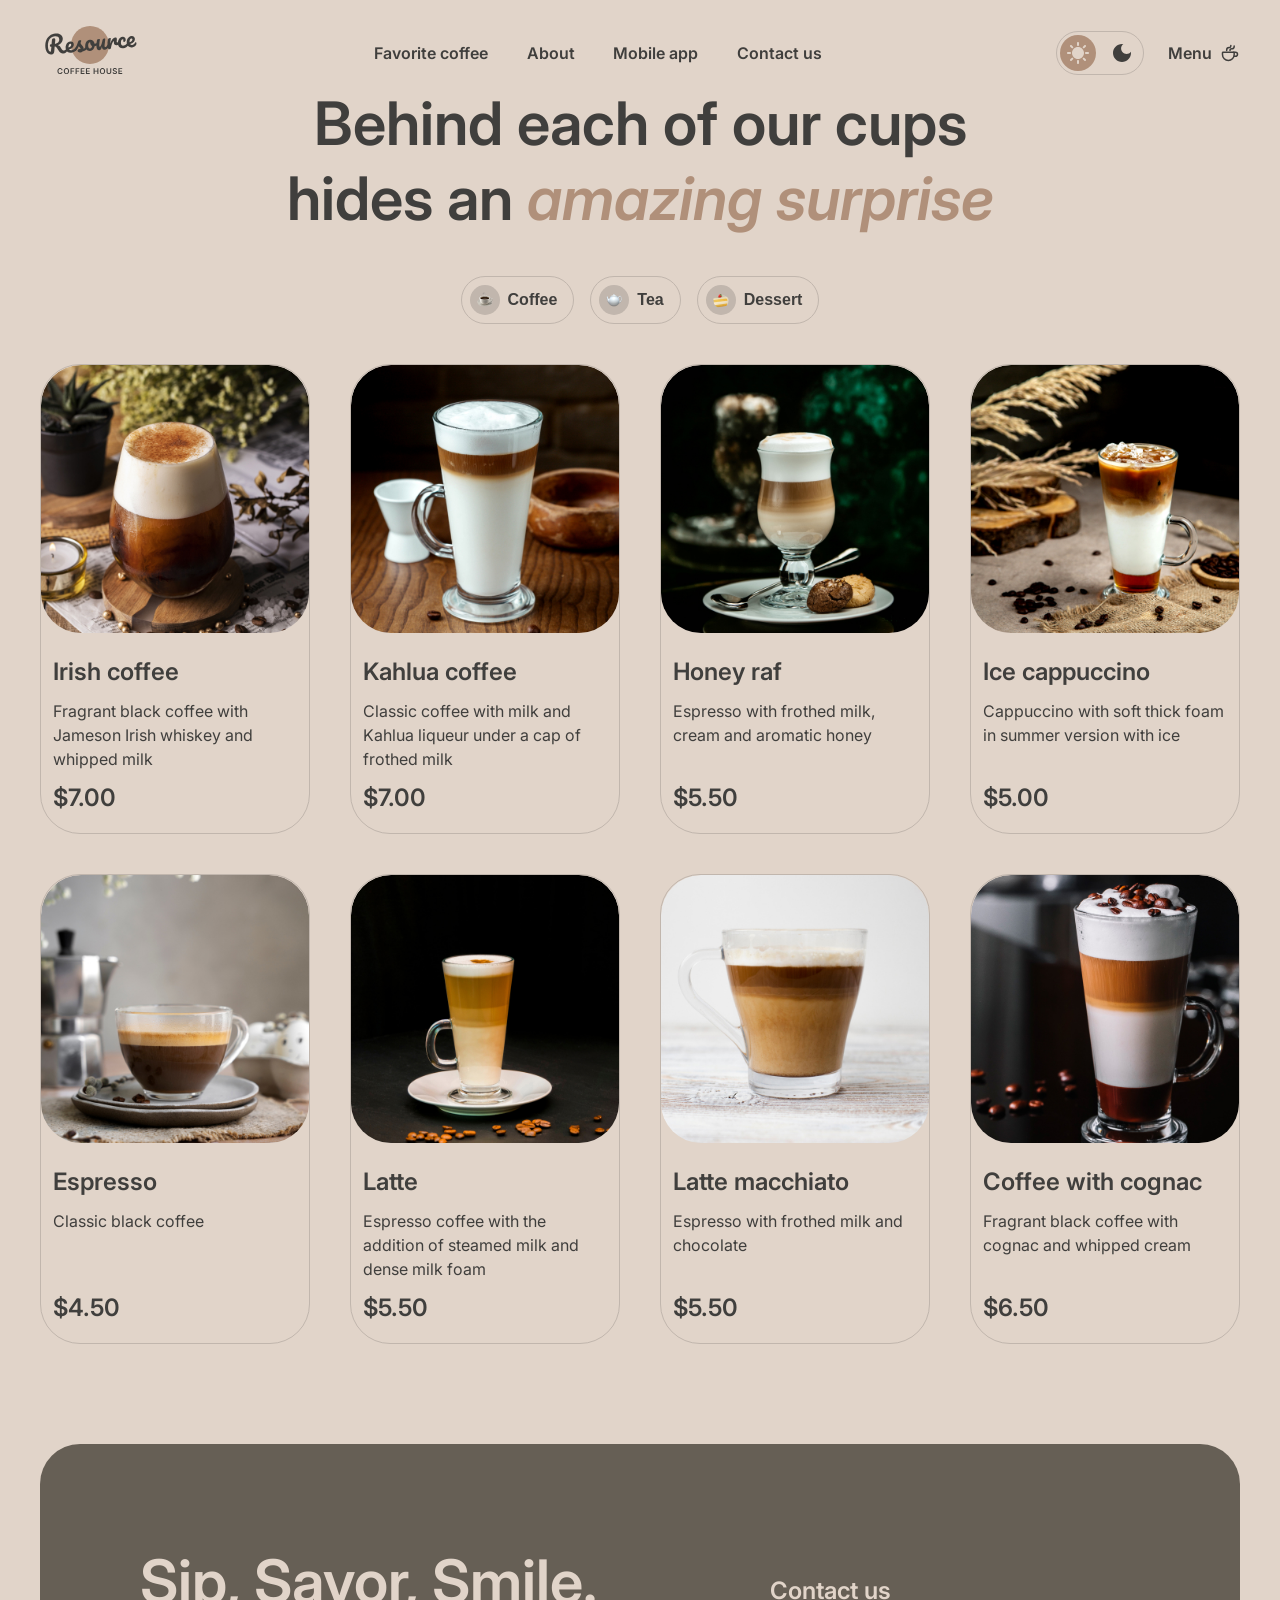
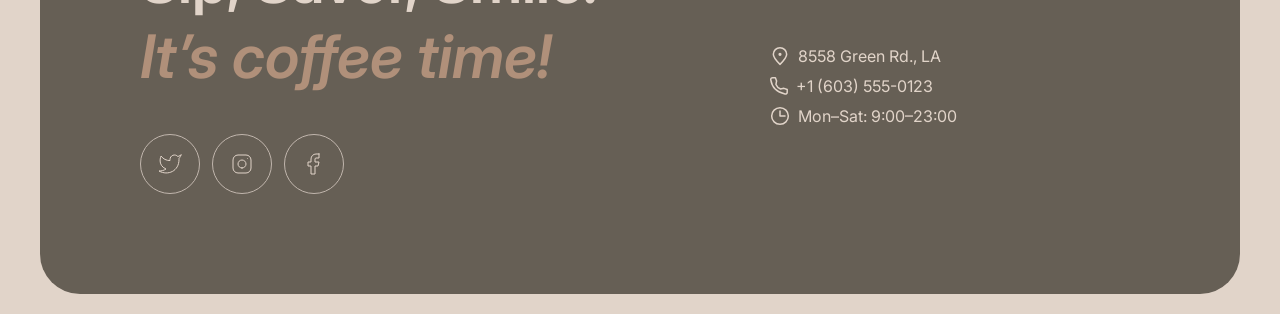
==== catalog.html @ fab7f164 "refactor: changes html a css styles" ====
<!DOCTYPE html>
<html lang="en">

<head>
  <meta charset="UTF-8">
  <meta name="viewport" content="width=device-width, initial-scale=1.0">
  <link rel="stylesheet" href="./style.css">
  <link rel="stylesheet" href="./catalog.css">
  <link rel="preconnect" href="https://fonts.googleapis.com">
  <link rel="preconnect" href="https://fonts.gstatic.com" crossorigin>
  <link
    href="https://fonts.googleapis.com/css2?family=Inter:ital,opsz,wght@0,14..32,100..900;1,14..32,100..900&display=swap"
    rel="stylesheet">
  <link rel="icon" href="./image/favicon/favicon.ico" type="image/x-icon">

  <title>Catalog coffee</title>
</head>

<body class="catalog-page">
  <header class="header">
    <a href="index.html" aria-label="Go to homepage">
      <svg class="logo" width="100" height="60" viewBox="0 0 690 414" fill="none" xmlns="http://www.w3.org/2000/svg">
        <path class="logo-circle-color"
          d="M476.1 172.5C476.1 244.905 417.405 303.6 345 303.6C272.596 303.6 213.9 244.905 213.9 172.5C213.9 100.095 272.596 41.4 345 41.4C417.405 41.4 476.1 100.095 476.1 172.5Z"
          fill="currentColor" />
        <path class="logo-text-color"
          d="M660.181 153.81C661.611 153.685 662.768 154.248 663.654 155.501C664.649 156.744 665.248 158.52 665.45 160.829C665.796 164.789 665.159 168.28 663.54 171.303C660.874 176.301 657.127 180.342 652.299 183.424C647.581 186.496 641.758 188.336 634.829 188.942C624.271 189.866 615.803 187.448 609.426 181.689C603.039 175.82 599.374 167.497 598.431 156.719C597.767 149.13 598.746 141.952 601.367 135.184C603.98 128.306 607.922 122.697 613.194 118.357C618.576 114.008 624.842 111.52 631.99 110.895C638.369 110.337 643.651 111.814 647.838 115.326C652.014 118.729 654.386 123.675 654.954 130.163C655.618 137.752 653.441 144.536 648.423 150.516C643.505 156.377 634.642 161.474 621.834 165.809C624.916 170.637 629.591 172.777 635.86 172.228C640.369 171.834 643.962 170.467 646.639 168.127C649.426 165.777 652.527 161.96 655.943 156.674C657.119 154.909 658.531 153.954 660.181 153.81ZM630.6 127.307C626.531 127.663 623.273 130.331 620.828 135.31C618.492 140.28 617.618 146.119 618.204 152.828L618.233 153.158C624.587 151.05 629.499 148.293 632.969 144.887C636.439 141.48 637.996 137.742 637.64 133.673C637.457 131.583 636.708 129.986 635.393 128.883C634.177 127.659 632.58 127.134 630.6 127.307Z"
          fill="currentColor" />
        <path class="logo-text-color"
          d="M574.751 194.198C563.973 195.141 555.295 192.852 548.717 187.333C542.239 181.693 538.563 173.87 537.687 163.862C536.908 154.953 537.984 146.991 540.917 139.974C543.849 132.957 547.961 127.389 553.253 123.269C558.544 119.149 564.269 116.819 570.428 116.28C576.477 115.751 581.31 117.157 584.927 120.498C588.644 123.719 590.748 128.134 591.239 133.743C591.643 138.362 590.94 142.358 589.129 145.73C587.428 149.092 584.928 150.918 581.629 151.207C579.539 151.39 577.791 151.044 576.385 150.169C575.089 149.285 574.364 147.964 574.21 146.204C574.142 145.434 574.175 144.545 574.309 143.536C574.442 142.527 574.544 141.797 574.616 141.348C575.022 139.65 575.162 138.086 575.037 136.656C574.912 135.227 574.43 134.16 573.593 133.458C572.866 132.746 571.842 132.448 570.523 132.563C567.993 132.784 565.73 134.146 563.732 136.648C561.725 139.04 560.23 142.218 559.247 146.183C558.264 150.148 557.974 154.44 558.379 159.059C559.495 171.817 565.607 177.71 576.715 176.738C581.224 176.343 585.933 174.435 590.842 171.014C595.852 167.472 600.622 162.456 605.152 155.964C606.337 154.309 607.754 153.409 609.404 153.265C610.833 153.14 611.991 153.704 612.876 154.956C613.872 156.199 614.47 157.975 614.672 160.285C615.038 164.464 614.292 167.965 612.433 170.787C607.822 177.618 602.041 183.111 595.09 187.265C588.24 191.3 581.46 193.611 574.751 194.198Z"
          fill="currentColor" />
        <path class="logo-text-color"
          d="M479.882 202.498C475.703 202.864 472.541 200.924 470.396 196.678C468.362 192.424 466.921 185.457 466.074 175.779C464.824 161.481 465.67 147.721 468.613 134.497C469.324 131.221 470.717 128.772 472.791 127.15C474.966 125.408 478.088 124.359 482.157 124.003C484.357 123.811 485.921 123.951 486.849 124.424C487.777 124.897 488.308 125.903 488.443 127.443C488.597 129.203 488.118 133.234 487.007 139.537C486.292 144.033 485.749 147.959 485.378 151.316C485.007 154.673 484.813 158.791 484.796 163.668C487.598 153.892 490.994 145.838 494.984 139.504C498.973 133.171 503.002 128.552 507.07 125.647C511.248 122.733 515.151 121.117 518.781 120.799C525.929 120.174 529.817 123.435 530.442 130.584C530.567 132.014 530.375 135.521 529.866 141.107C529.372 145.583 529.172 148.371 529.268 149.471C529.605 153.32 531.148 155.125 533.898 154.884C536.977 154.615 540.725 151.849 545.141 146.586C546.445 145.031 547.867 144.187 549.407 144.052C550.837 143.927 551.994 144.491 552.88 145.743C553.865 146.876 554.45 148.487 554.632 150.577C554.988 154.646 554.168 157.931 552.17 160.433C549.37 163.892 545.981 166.959 542.004 169.635C538.127 172.19 533.879 173.67 529.26 174.074C523.431 174.584 518.847 173.489 515.508 170.789C512.278 168.079 510.442 164.195 510 159.136C509.855 157.486 509.876 155.822 510.062 154.144C510.089 151.925 510.069 150.43 510.002 149.66C509.848 147.901 509.166 147.074 507.956 147.18C506.307 147.324 504.271 149.386 501.848 153.366C499.526 157.226 497.31 162.296 495.2 168.576C493.09 174.856 491.503 181.422 490.44 188.276C489.683 193.55 488.561 197.195 487.075 199.209C485.689 201.103 483.291 202.2 479.882 202.498Z"
          fill="currentColor" />
        <path class="logo-text-color"
          d="M408.793 208.717C403.844 209.15 399.577 207.252 395.993 203.022C392.51 198.672 390.47 193.088 389.873 186.269C389.151 178.02 389.042 170.439 389.545 163.524C390.039 156.499 391.214 149.026 393.07 141.106C393.881 137.711 395.214 135.211 397.068 133.609C398.923 132.006 401.995 131.016 406.284 130.641C408.704 130.43 410.387 130.67 411.334 131.363C412.391 132.046 412.987 133.158 413.122 134.697C413.199 135.577 412.854 138.6 412.087 143.765C411.343 147.93 410.785 151.691 410.414 155.049C409.225 166.789 408.799 174.584 409.135 178.433C409.338 180.743 409.757 182.368 410.393 183.31C411.02 184.142 411.939 184.505 413.148 184.399C414.798 184.254 416.688 182.427 418.819 178.916C421.06 175.395 423.262 170.16 425.424 163.211C427.697 156.252 429.725 147.763 431.508 137.743C432.099 134.367 433.212 131.887 434.847 130.303C436.591 128.71 439.278 127.755 442.907 127.437C445.437 127.216 447.225 127.392 448.273 127.965C449.311 128.428 449.902 129.485 450.046 131.135C450.287 133.884 449.571 141.538 447.9 154.096C446.052 168.443 445.272 177.266 445.561 180.566C445.744 182.655 446.328 184.266 447.314 185.399C448.29 186.422 449.492 186.871 450.922 186.746C453.122 186.553 455.591 185.008 458.329 182.108C461.168 179.089 464.853 174.334 469.383 167.843C470.568 166.187 471.985 165.288 473.635 165.143C475.064 165.018 476.222 165.582 477.107 166.834C478.103 168.077 478.701 169.853 478.903 172.163C479.288 176.562 478.542 180.063 476.664 182.665C472.445 188.908 467.749 194.139 462.577 198.36C457.515 202.571 451.52 204.979 444.591 205.585C439.312 206.047 435.23 204.354 432.344 200.506C429.569 196.649 427.859 191.036 427.214 183.667C425.999 191.309 423.699 197.328 420.316 201.725C416.923 206.011 413.082 208.342 408.793 208.717Z"
          fill="currentColor" />
        <path class="logo-text-color"
          d="M397.168 157.87C398.598 157.745 399.761 158.363 400.655 159.726C401.55 161.088 402.094 162.869 402.287 165.069C402.748 170.348 401.428 173.622 398.325 174.891C391.928 177.777 384.785 179.732 376.895 180.755C375.614 190.176 372.139 197.961 366.471 204.108C360.793 210.146 354.05 213.507 346.242 214.19C339.643 214.767 333.839 213.668 328.831 210.892C323.933 208.107 320.043 204.181 317.162 199.113C314.28 194.046 312.57 188.433 312.031 182.274C311.3 173.916 312.245 166.352 314.867 159.584C317.479 152.707 321.431 147.208 326.722 143.088C332.004 138.858 338.055 136.444 344.873 135.848C353.232 135.116 360.196 137.444 365.765 142.83C371.434 148.097 375.079 154.926 376.7 163.318C381.84 162.535 387.903 160.897 394.888 158.402C395.748 158.105 396.509 157.927 397.168 157.87ZM346.032 196.588C349.551 196.28 352.45 194.585 354.73 191.505C357.119 188.414 358.518 184.136 358.926 178.67C355.315 176.659 352.411 173.865 350.214 170.289C348.127 166.704 346.901 162.822 346.535 158.642C346.381 156.883 346.392 155.109 346.568 153.32L345.743 153.392C341.344 153.777 337.847 156.244 335.253 160.793C332.759 165.223 331.849 171.287 332.523 178.985C333.052 185.034 334.611 189.552 337.2 192.54C339.898 195.517 342.842 196.867 346.032 196.588Z"
          fill="currentColor" />
        <path class="logo-text-color"
          d="M278.137 223.805C272.418 224.306 267.904 223.371 264.593 221.001C261.393 218.621 259.648 215.781 259.36 212.482C259.109 209.623 259.938 207.057 261.845 204.784C263.751 202.512 266.739 201.198 270.809 200.842C272.238 200.716 273.903 200.737 275.801 200.903C277.8 200.95 279.299 200.985 280.299 201.009C279.938 198.159 279.043 195.522 277.612 193.098C276.291 190.665 274.649 188.371 272.687 186.215C270.716 183.949 268.884 182.004 267.19 180.379C264.348 187.166 261.41 192.853 258.376 197.441C255.452 202.019 252.179 206.406 248.556 210.601C246.75 212.754 244.747 213.927 242.547 214.119C240.787 214.273 239.305 213.793 238.099 212.68C236.884 211.456 236.194 209.91 236.031 208.04C235.838 205.84 236.43 203.738 237.806 201.734L239.72 198.907C245.115 190.899 249.14 184.341 251.796 179.232C253.387 175.879 255.216 171.453 257.284 165.952C259.342 160.342 261.33 154.572 263.249 148.641C264.916 143.619 269.048 140.819 275.647 140.242C278.726 139.973 280.895 140.06 282.153 140.504C283.411 140.948 284.093 141.775 284.199 142.985C284.256 143.645 284.128 144.709 283.813 146.177C283.498 147.645 283.018 149.128 282.374 150.625C280.74 154.757 280.044 158.198 280.285 160.948C280.429 162.598 281.138 164.364 282.411 166.248C283.793 168.121 285.825 170.437 288.504 173.195C292.427 177.506 295.413 181.234 297.462 184.38C299.61 187.406 300.853 190.843 301.19 194.693C301.286 195.792 301.311 197.342 301.264 199.341C306.47 196.78 312.308 190.672 318.778 181.019C319.963 179.364 321.38 178.464 323.03 178.32C324.46 178.195 325.617 178.758 326.503 180.011C327.498 181.253 328.097 183.03 328.299 185.339C328.664 189.518 327.918 193.019 326.059 195.841C321.157 203.141 316.287 208.277 311.449 211.249C306.711 214.102 300.668 215.961 293.319 216.825C289.247 220.949 284.186 223.276 278.137 223.805Z"
          fill="currentColor" />
        <path class="logo-text-color"
          d="M252.658 184.476C254.088 184.351 255.245 184.915 256.131 186.167C257.126 187.41 257.725 189.186 257.927 191.496C258.311 195.895 257.565 199.396 255.687 201.998C252.051 207.303 246.676 212.373 239.563 217.206C232.56 222.03 224.824 224.813 216.356 225.553C204.808 226.564 195.57 224.214 188.643 218.503C181.716 212.792 177.776 204.493 176.823 193.605C176.159 186.016 177.138 178.838 179.76 172.07C182.372 165.192 186.314 159.583 191.586 155.243C196.969 150.893 203.234 148.406 210.383 147.781C216.762 147.222 222.044 148.7 226.23 152.212C230.407 155.615 232.779 160.56 233.346 167.049C234.01 174.638 231.833 181.422 226.815 187.402C221.898 193.263 213.09 198.355 200.391 202.68C203.583 207.499 209.029 209.571 216.727 208.898C221.676 208.465 227.136 206.269 233.107 202.311C239.178 198.234 244.277 193.189 248.406 187.176C249.591 185.521 251.008 184.621 252.658 184.476ZM208.993 164.193C204.923 164.549 201.666 167.217 199.22 172.196C196.885 177.166 196.01 183.005 196.597 189.714L196.626 190.044C202.98 187.936 207.892 185.179 211.362 181.773C214.832 178.366 216.389 174.628 216.033 170.559C215.85 168.469 215.101 166.872 213.785 165.768C212.57 164.545 210.972 164.02 208.993 164.193Z"
          fill="currentColor" />
        <path class="logo-text-color"
          d="M191.066 189.865C192.496 189.74 193.654 190.304 194.539 191.556C195.534 192.799 196.133 194.575 196.335 196.885C196.71 201.174 195.964 204.675 194.095 207.387C189.374 214.228 184.473 219.643 179.392 223.634C174.302 227.515 168.072 229.778 160.703 230.422C153.555 231.048 147.282 229.657 141.886 226.251C136.601 222.834 131.294 216.649 125.967 207.695C121.683 200.534 118.343 195.286 115.945 191.949C113.538 188.502 111.222 186.101 108.998 184.744C106.884 183.377 104.327 182.659 101.329 182.589C101.091 184.937 100.462 192.306 99.4399 204.697C99.0412 210.273 98.7848 213.675 98.6707 214.904C98.1578 221.709 96.4104 227.071 93.4286 230.989C90.4371 234.797 85.5869 236.994 78.8782 237.581C71.5095 238.226 64.7781 236.654 58.6839 232.865C52.69 228.956 47.8166 223.288 44.0636 215.858C40.301 208.319 37.9867 199.601 37.1207 189.702C35.5043 171.226 37.2985 155 42.5034 141.024C47.8184 127.039 55.9419 116.022 66.8739 107.973C77.9064 99.804 91.0112 95.0558 106.188 93.728C116.747 92.8042 125.739 93.6244 133.167 96.1884C140.595 98.7524 146.259 102.69 150.159 108C154.169 113.301 156.482 119.471 157.098 126.51C157.637 132.669 156.681 138.848 154.231 145.046C151.882 151.126 147.99 156.675 142.555 161.694C137.121 166.713 130.321 170.688 122.155 173.619C127.559 174.587 131.83 176.54 134.969 179.48C138.107 182.419 141.375 186.843 144.774 192.751C148.431 199.081 151.878 203.655 155.117 206.475C158.466 209.285 162.12 210.517 166.079 210.17C169.599 209.863 172.852 208.414 175.839 205.826C178.817 203.127 182.475 198.707 186.814 192.564C187.999 190.909 189.417 190.009 191.066 189.865ZM78.5488 184.416C74.8095 184.743 72.148 184.089 70.5643 182.454C69.0906 180.81 68.2575 178.888 68.0651 176.689C67.8342 174.049 68.4762 171.887 69.9912 170.203C71.6161 168.51 73.5284 167.567 75.728 167.374L79.8523 167.013C80.669 156.081 81.5056 146.644 82.3622 138.701C83.1665 131.427 87.473 127.448 95.2815 126.765C101.55 126.217 104.93 128.747 105.421 134.356C105.527 135.566 105.554 136.505 105.501 137.175L102.948 164.993C108.858 164.143 114.122 162.242 118.74 159.289C123.468 156.327 127.064 152.466 129.529 147.706C132.104 142.937 133.141 137.693 132.641 131.974C132.035 125.046 129.194 119.809 124.118 116.263C119.043 112.717 111.941 111.344 102.813 112.143C92.0345 113.086 82.812 116.608 75.145 122.709C67.5783 128.69 62.0022 137.157 58.4167 148.11C54.8217 158.952 53.6832 171.907 55.0014 186.974C55.6172 194.013 56.8613 200 58.7337 204.933C60.606 209.867 62.6977 213.508 65.0086 215.855C67.3195 218.201 69.4098 219.293 71.2795 219.129C72.7092 219.004 73.8014 218.188 74.5562 216.682C75.4209 215.165 75.9887 212.788 76.2596 209.551L78.5488 184.416Z"
          fill="currentColor" />
        <path class="logo-text-color"
          d="M540.982 372.6V332.455H567.093V338.551H548.255V349.45H565.74V355.546H548.255V366.504H567.249V372.6H540.982Z"
          fill="currentColor" />
        <path class="logo-text-color"
          d="M524.192 343.491C524.009 341.779 523.238 340.446 521.879 339.492C520.533 338.538 518.782 338.061 516.625 338.061C515.109 338.061 513.809 338.29 512.724 338.747C511.64 339.204 510.81 339.825 510.235 340.609C509.66 341.393 509.366 342.288 509.353 343.295C509.353 344.131 509.542 344.856 509.921 345.471C510.313 346.085 510.843 346.607 511.509 347.039C512.176 347.457 512.914 347.81 513.724 348.097C514.534 348.385 515.351 348.627 516.174 348.823L519.938 349.763C521.454 350.116 522.911 350.593 524.309 351.194C525.721 351.796 526.982 352.553 528.093 353.468C529.216 354.383 530.105 355.487 530.759 356.781C531.412 358.075 531.739 359.591 531.739 361.329C531.739 363.681 531.138 365.752 529.935 367.543C528.733 369.32 526.995 370.712 524.721 371.718C522.46 372.711 519.722 373.208 516.508 373.208C513.384 373.208 510.673 372.724 508.373 371.757C506.086 370.79 504.295 369.379 503.002 367.523C501.721 365.667 501.028 363.407 500.924 360.741H508.079C508.183 362.139 508.614 363.302 509.372 364.23C510.13 365.158 511.117 365.85 512.332 366.308C513.561 366.765 514.933 366.994 516.449 366.994C518.03 366.994 519.415 366.759 520.605 366.288C521.807 365.805 522.748 365.138 523.427 364.289C524.107 363.426 524.453 362.42 524.466 361.27C524.453 360.225 524.146 359.362 523.545 358.682C522.944 357.99 522.101 357.415 521.016 356.957C519.945 356.487 518.69 356.069 517.253 355.703L512.685 354.527C509.379 353.677 506.765 352.39 504.844 350.665C502.936 348.927 501.982 346.621 501.982 343.746C501.982 341.38 502.623 339.309 503.903 337.532C505.197 335.754 506.955 334.376 509.176 333.396C511.398 332.402 513.914 331.906 516.723 331.906C519.572 331.906 522.068 332.402 524.211 333.396C526.368 334.376 528.06 335.741 529.288 337.492C530.517 339.23 531.151 341.23 531.19 343.491H524.192Z"
          fill="currentColor" />
        <path class="logo-text-color"
          d="M484.437 332.455H491.71V358.683C491.71 361.558 491.03 364.086 489.671 366.269C488.325 368.451 486.43 370.156 483.987 371.385C481.543 372.6 478.687 373.208 475.42 373.208C472.14 373.208 469.278 372.6 466.835 371.385C464.391 370.156 462.496 368.451 461.15 366.269C459.804 364.086 459.131 361.558 459.131 358.683V332.455H466.403V358.075C466.403 359.748 466.769 361.237 467.501 362.544C468.246 363.851 469.291 364.877 470.637 365.622C471.983 366.354 473.578 366.719 475.42 366.719C477.263 366.719 478.857 366.354 480.203 365.622C481.562 364.877 482.608 363.851 483.34 362.544C484.071 361.237 484.437 359.748 484.437 358.075V332.455Z"
          fill="currentColor" />
        <path class="logo-text-color"
          d="M449.495 352.527C449.495 356.853 448.685 360.558 447.064 363.642C445.457 366.713 443.261 369.065 440.478 370.699C437.708 372.332 434.565 373.149 431.049 373.149C427.534 373.149 424.384 372.332 421.601 370.699C418.831 369.052 416.635 366.693 415.015 363.622C413.407 360.538 412.604 356.84 412.604 352.527C412.604 348.202 413.407 344.503 415.015 341.432C416.635 338.348 418.831 335.99 421.601 334.356C424.384 332.723 427.534 331.906 431.049 331.906C434.565 331.906 437.708 332.723 440.478 334.356C443.261 335.99 445.457 338.348 447.064 341.432C448.685 344.503 449.495 348.202 449.495 352.527ZM442.183 352.527C442.183 349.482 441.706 346.915 440.752 344.824C439.811 342.72 438.505 341.132 436.832 340.06C435.159 338.976 433.232 338.433 431.049 338.433C428.867 338.433 426.939 338.976 425.267 340.06C423.594 341.132 422.281 342.72 421.327 344.824C420.386 346.915 419.915 349.482 419.915 352.527C419.915 355.572 420.386 358.147 421.327 360.251C422.281 362.342 423.594 363.929 425.267 365.014C426.939 366.086 428.867 366.621 431.049 366.621C433.232 366.621 435.159 366.086 436.832 365.014C438.505 363.929 439.811 362.342 440.752 360.251C441.706 358.147 442.183 355.572 442.183 352.527Z"
          fill="currentColor" />
        <path class="logo-text-color"
          d="M369.787 372.6V332.455H377.06V349.45H395.662V332.455H402.954V372.6H395.662V355.546H377.06V372.6H369.787Z"
          fill="currentColor" />
        <path class="logo-text-color"
          d="M317.045 372.6V332.455H343.155V338.551H324.317V349.45H341.803V355.546H324.317V366.504H343.312V372.6H317.045Z"
          fill="currentColor" />
        <path class="logo-text-color"
          d="M280.756 372.6V332.455H306.866V338.551H288.028V349.45H305.514V355.546H288.028V366.504H307.023V372.6H280.756Z"
          fill="currentColor" />
        <path class="logo-text-color"
          d="M245.65 372.6V332.455H271.369V338.551H252.923V349.45H269.604V355.546H252.923V372.6H245.65Z"
          fill="currentColor" />
        <path d="M210.547 372.6V332.455H236.265V338.551H217.819V349.45H234.501V355.546H217.819V372.6H210.547Z"
          fill="currentColor" />
        <path class="logo-text-color"
          d="M200.913 352.527C200.913 356.853 200.103 360.558 198.482 363.642C196.875 366.713 194.679 369.065 191.896 370.699C189.125 372.332 185.983 373.149 182.467 373.149C178.952 373.149 175.802 372.332 173.019 370.699C170.248 369.052 168.053 366.693 166.433 363.622C164.825 360.538 164.021 356.84 164.021 352.527C164.021 348.202 164.825 344.503 166.433 341.432C168.053 338.348 170.248 335.99 173.019 334.356C175.802 332.723 178.952 331.906 182.467 331.906C185.983 331.906 189.125 332.723 191.896 334.356C194.679 335.99 196.875 338.348 198.482 341.432C200.103 344.503 200.913 348.202 200.913 352.527ZM193.601 352.527C193.601 349.482 193.124 346.915 192.17 344.824C191.229 342.72 189.923 341.132 188.25 340.06C186.577 338.976 184.65 338.433 182.467 338.433C180.285 338.433 178.357 338.976 176.685 340.06C175.012 341.132 173.698 342.72 172.744 344.824C171.804 346.915 171.333 349.482 171.333 352.527C171.333 355.572 171.804 358.147 172.744 360.251C173.698 362.342 175.012 363.929 176.685 365.014C178.357 366.086 180.285 366.621 182.467 366.621C184.65 366.621 186.577 366.086 188.25 365.014C189.923 363.929 191.229 362.342 192.17 360.251C193.124 358.147 193.601 355.572 193.601 352.527Z"
          fill="currentColor" />
        <path class="logo-text-color"
          d="M155.62 346H148.289C148.08 344.798 147.695 343.732 147.133 342.805C146.571 341.864 145.872 341.067 145.035 340.413C144.199 339.76 143.245 339.27 142.173 338.943C141.115 338.603 139.971 338.433 138.743 338.433C136.56 338.433 134.626 338.982 132.941 340.08C131.255 341.165 129.935 342.759 128.981 344.863C128.027 346.954 127.55 349.509 127.55 352.527C127.55 355.598 128.027 358.186 128.981 360.29C129.948 362.381 131.268 363.962 132.941 365.034C134.626 366.092 136.554 366.621 138.723 366.621C139.925 366.621 141.049 366.465 142.095 366.151C143.153 365.824 144.101 365.347 144.937 364.72C145.787 364.093 146.499 363.322 147.074 362.407C147.662 361.492 148.067 360.447 148.289 359.271L155.62 359.31C155.346 361.218 154.751 363.008 153.837 364.681C152.935 366.354 151.752 367.83 150.289 369.111C148.825 370.379 147.113 371.372 145.153 372.09C143.193 372.796 141.017 373.149 138.625 373.149C135.097 373.149 131.947 372.332 129.177 370.699C126.406 369.065 124.224 366.706 122.63 363.622C121.035 360.538 120.238 356.84 120.238 352.527C120.238 348.202 121.042 344.503 122.649 341.432C124.257 338.348 126.446 335.99 129.216 334.356C131.987 332.723 135.123 331.906 138.625 331.906C140.86 331.906 142.938 332.219 144.859 332.847C146.78 333.474 148.492 334.395 149.995 335.611C151.497 336.813 152.732 338.29 153.699 340.041C154.679 341.779 155.32 343.765 155.62 346Z"
          fill="currentColor" />
      </svg>
    </a>
    <nav class="header-navigation">
      <ul class="header-menu">
        <li class="header-menu-item"><a href="index.html#favorite-coffee">Favorite coffee</a></li>
        <li class="header-menu-item"><a href="index.html#about">About</a></li>
        <li class="header-menu-item"><a href="index.html#mobile-app">Mobile app</a></li>
        <li class="header-menu-item"><a href="index.html#contact">Contact us</a></li>
      </ul>
    </nav>
    <div class="link-to-menu">
      <input class="menu-input" id="theme-change" type="checkbox" aria-label="change-theme">
      <label class="menu-theme-selected" for="theme-change">
        <span class="theme-items theme-light">
          <svg width="22" height="22" viewBox="0 0 22 22" fill="none" xmlns="http://www.w3.org/2000/svg">
            <path
              d="M10 3V1C10 0.45 10.45 0 11 0C11.55 0 12 0.45 12 1V3C12 3.55 11.55 4 11 4C10.45 4 10 3.55 10 3ZM17.36 6.05L18.77 4.63C19.16 4.24 19.16 3.61 18.77 3.22C18.38 2.83 17.75 2.83 17.36 3.22L15.95 4.64C15.56 5.03 15.56 5.66 15.95 6.05C16.34 6.44 16.97 6.44 17.36 6.05ZM21 10H19C18.45 10 18 10.45 18 11C18 11.55 18.45 12 19 12H21C21.55 12 22 11.55 22 11C22 10.45 21.55 10 21 10ZM11 18C10.45 18 10 18.45 10 19V21C10 21.55 10.45 22 11 22C11.55 22 12 21.55 12 21V19C12 18.45 11.55 18 11 18ZM4.64 6.05L3.22 4.64C2.83 4.25 2.83 3.61 3.22 3.23C3.61 2.85 4.25 2.84 4.63 3.23L6.04 4.64C6.43 5.03 6.43 5.67 6.04 6.05C5.65 6.43 5.02 6.44 4.64 6.05ZM15.95 15.95C15.56 16.34 15.56 16.98 15.95 17.36L17.36 18.77C17.75 19.16 18.39 19.16 18.77 18.77C19.16 18.38 19.16 17.74 18.77 17.36L17.36 15.95C16.98 15.56 16.34 15.56 15.95 15.95ZM1 12H3C3.55 12 4 11.55 4 11C4 10.45 3.55 10 3 10H1C0.45 10 0 10.45 0 11C0 11.55 0.45 12 1 12ZM4.64 18.78L6.05 17.37C6.44 16.98 6.44 16.34 6.05 15.96C5.66 15.58 5.02 15.57 4.64 15.96L3.23 17.37C2.84 17.76 2.84 18.4 3.23 18.78C3.61 19.17 4.25 19.17 4.64 18.78ZM11 5C7.69 5 5 7.69 5 11C5 14.31 7.69 17 11 17C14.31 17 17 14.31 17 11C17 7.69 14.31 5 11 5Z"
              fill="currentColor" />
          </svg>

        </span>
        <span class="theme-items theme-dark">
          <svg width="18" height="18" viewBox="0 0 18 18" fill="none" xmlns="http://www.w3.org/2000/svg">
            <path
              d="M9 0C4.03 0 0 4.03 0 9C0 13.97 4.03 18 9 18C13.97 18 18 13.97 18 9C18 8.54 17.96 8.08 17.9 7.64C16.92 9.01 15.32 9.9 13.5 9.9C10.52 9.9 8.1 7.48 8.1 4.5C8.1 2.69 8.99 1.08 10.36 0.0999999C9.92 0.0399999 9.46 0 9 0Z"
              fill="currentColor" />
          </svg>


        </span>
      </label>
      <div class="menu-and-icon">
        <a class="link-menu-item" href="catalog.html">Menu
          <svg class="link-menu--icon" width="20" height="20" viewBox="0 0 20 20" fill="none"
            xmlns="http://www.w3.org/2000/svg">
            <path
              d="M14.167 9.76667V11.6667C14.167 14.8883 11.5553 17.5 8.33366 17.5C5.112 17.5 2.50033 14.8883 2.50033 11.6667V9.76667C2.50033 9.4353 2.76896 9.16667 3.10033 9.16667H13.567C13.8984 9.16667 14.167 9.4353 14.167 9.76667Z"
              stroke="currentColor" stroke-width="1.5" stroke-linecap="round" stroke-linejoin="round" />
            <path
              d="M10.0003 7.50008C10.0003 6.66675 10.5956 5.83341 11.786 5.83341C13.101 5.83341 14.167 4.76743 14.167 3.45246V2.91675"
              stroke="currentColor" stroke-width="1.5" stroke-linecap="round" stroke-linejoin="round" />
            <path
              d="M6.66634 7.5V7.08333C6.66634 5.70262 7.78563 4.58333 9.16634 4.58333C10.0868 4.58333 10.833 3.83714 10.833 2.91667V2.5"
              stroke="currentColor" stroke-width="1.5" stroke-linecap="round" stroke-linejoin="round" />
            <path
              d="M13.333 9.16675H15.4163C16.5669 9.16675 17.4997 10.0995 17.4997 11.2501C17.4997 12.4007 16.5669 13.3334 15.4163 13.3334H14.1663"
              stroke="currentColor" stroke-width="1.5" stroke-linecap="round" stroke-linejoin="round" />
          </svg>
        </a>
      </div>
      <button class="burger-menu" type="button" aria-label="Open navigation">
        <span class="burger-menu-item"></span>
        <span class="burger-menu-item"></span>
      </button>
    </div>
  </header>
  <main class="main">
    <section class="hero-catalog">
      <h1 class="hero-catalog-title">Behind each of our cups hides an <span class="catalog-title-italic">amazing
          surprise</span></h1>
      <div class="hero-catalog-navigation">
        <ul class="hero-catalog-navigation-list">
          <li class="hero-catalog-navigation-list-item">
            <button class="catalog-menu-button" type="button">
              <img alt="" class="hero-menu-image" src="./image/munu-item/🫖.png">
              <span class="hero-menu-button-text">Coffee</span>
            </button>
          </li>
          <li class="hero-catalog-navigation-list-item">
            <button class="catalog-menu-button" type="button">

              <img alt="" class="hero-menu-image" src="./image/munu-item/tea🫖.png">

              <span class="hero-menu-button-text">Tea</span>
            </button>
          </li>
          <li class="hero-catalog-navigation-list-item">
            <button type="button" class="catalog-menu-button">

              <img alt="" class="hero-menu-image" src="./image/munu-item/cake.png">
              <span class="hero-menu-button-text">Dessert</span>

            </button>
          </li>
        </ul>
      </div>
    </section>
    <div class="card-section">
      <div class="card-section-grid">
        <div class="card-section-item-container">
          <div class="image-frames">
            <img src="./image/coffee-1.jpg" alt="" class="card-section-item-image">
          </div>
          <div class="card-text-container">
            <h2 class="card-section-item-title">Irish coffee</h2>
            <p class="card-section-item-description">Fragrant black coffee with Jameson Irish whiskey and whipped milk
            </p>
            <span class="card-section-item-price">$7.00</span>
          </div>
        </div>
        <div class="card-section-item-container">
          <div class="image-frames">
            <img src="./image/coffee-2.jpg" alt="" class="card-section-item-image">
          </div>
          <div class="card-text-container">
            <h2 class="card-section-item-title">Kahlua coffee</h2>
            <p class="card-section-item-description">Classic coffee with milk and Kahlua liqueur under a cap of frothed
              milk
            </p>
            <span class="card-section-item-price">$7.00</span>
          </div>
        </div>
        <div class="card-section-item-container">
          <div class="image-frames">
            <img src="./image/coffee-3.jpg" alt="" class="card-section-item-image">
          </div>
          <div class="card-text-container">
            <h2 class="card-section-item-title">Honey raf</h2>
            <p class="card-section-item-description">Espresso with frothed milk, cream and aromatic honey</p>
            <span class="card-section-item-price">$5.50</span>
          </div>
        </div>
        <div class="card-section-item-container">
          <div class="image-frames">
            <img src="./image/coffee-4.jpg" alt="" class="card-section-item-image">
          </div>
          <div class="card-text-container">
            <h2 class="card-section-item-title">Ice cappuccino</h2>
            <p class="card-section-item-description">Cappuccino with soft thick foam in summer version with ice</p>
            <span class="card-section-item-price">$5.00</span>
          </div>
        </div>
        <div class="card-section-item-container">
          <div class="image-frames">
            <img src="./image/coffee-5.jpg" alt="" class="card-section-item-image">
          </div>
          <div class="card-text-container">
            <h2 class="card-section-item-title">Espresso</h2>
            <p class="card-section-item-description">Classic black coffee</p>
            <span class="card-section-item-price">$4.50</span>
          </div>
        </div>
        <div class="card-section-item-container">
          <div class="image-frames">
            <img src="./image/coffee-6.jpg" alt="" class="card-section-item-image">
          </div>
          <div class="card-text-container">
            <h2 class="card-section-item-title">Latte</h2>
            <p class="card-section-item-description">Espresso coffee with the addition of steamed milk and dense milk
              foam
            </p>
            <span class="card-section-item-price">$5.50</span>
          </div>
        </div>
        <div class="card-section-item-container">
          <div class="image-frames">
            <img src="./image/coffee-7.jpg" alt="" class="card-section-item-image">
          </div>
          <div class="card-text-container">
            <h2 class="card-section-item-title">Latte macchiato</h2>
            <p class="card-section-item-description">Espresso with frothed milk and chocolate</p>
            <span class="card-section-item-price">$5.50</span>
          </div>
        </div>
        <div class="card-section-item-container">
          <div class="image-frames">
            <img src="./image/coffee-8.jpg" alt="" class="card-section-item-image">
          </div>
          <div class="card-text-container">
            <h2 class="card-section-item-title">Coffee with cognac</h2>
            <p class="card-section-item-description">Fragrant black coffee with cognac and whipped cream</p>
            <span class="card-section-item-price">$6.50</span>
          </div>
        </div>
      </div>
      <button aria-label="Show more items" class="button-show-more" type="button">
        <svg aria-hidden="true" class="show-more-icon" width="24" height="24" viewBox="0 0 24 24" fill="none"
          xmlns="http://www.w3.org/2000/svg">
          <path
            d="M21.8883 13.5C21.1645 18.3113 17.013 22 12 22C6.47715 22 2 17.5228 2 12C2 6.47715 6.47715 2 12 2C16.1006 2 19.6248 4.46819 21.1679 8"
            stroke="currentColor" stroke-linecap="round" stroke-linejoin="round" />
          <path d="M17 8H21.4C21.7314 8 22 7.73137 22 7.4V3" stroke="currentColor" stroke-linecap="round"
            stroke-linejoin="round" />
        </svg>
      </button>
    </div>
  </main>
  <footer class="footer" id="contact">
    <div class="footer-icon-and-title-container">
      <h2 class="footer-title">Sip, Savor, Smile. <span class="footer-title-italic">It’s coffee time!</span></h2>
      <nav class="footer-nav">
        <ul class="footer-nav-list">
          <li class="footer-nav-list-item">
            <a class="footer-link" href="https://x.com/" aria-label="x.com">
              <svg aria-hidden="true" class="footer-social-icon" width="24" height="24" viewBox="0 0 24 24" fill="none"
                xmlns="http://www.w3.org/2000/svg">
                <path
                  d="M23 3.01006C23 3.01006 20.9821 4.20217 19.86 4.54006C19.2577 3.84757 18.4573 3.35675 17.567 3.13398C16.6767 2.91122 15.7395 2.96725 14.8821 3.29451C14.0247 3.62177 13.2884 4.20446 12.773 4.96377C12.2575 5.72309 11.9877 6.62239 12 7.54006V8.54006C10.2426 8.58562 8.50127 8.19587 6.93101 7.4055C5.36074 6.61513 4.01032 5.44869 3 4.01006C3 4.01006 -1 13.0101 8 17.0101C5.94053 18.408 3.48716 19.109 1 19.0101C10 24.0101 21 19.0101 21 7.51006C20.9991 7.23151 20.9723 6.95365 20.92 6.68006C21.9406 5.67355 23 3.01006 23 3.01006Z"
                  stroke="currentColor" stroke-linecap="round" stroke-linejoin="round" />
              </svg>


            </a>
          </li>
          <li class="footer-nav-list-item">
            <a class="footer-link" href="https://www.instagram.com/" aria-label="instagram">
              <svg aria-hidden="true" class="footer-social-icon" width="24" height="24" viewBox="0 0 24 24" fill="none"
                xmlns="http://www.w3.org/2000/svg">
                <path
                  d="M12 16C14.2091 16 16 14.2091 16 12C16 9.79086 14.2091 8 12 8C9.79086 8 8 9.79086 8 12C8 14.2091 9.79086 16 12 16Z"
                  stroke="currentColor" stroke-linecap="round" stroke-linejoin="round" />
                <path
                  d="M3 16V8C3 5.23858 5.23858 3 8 3H16C18.7614 3 21 5.23858 21 8V16C21 18.7614 18.7614 21 16 21H8C5.23858 21 3 18.7614 3 16Z"
                  stroke="currentColor" />
                <path d="M17.5 6.51L17.51 6.49889" stroke="currentColor" stroke-linecap="round"
                  stroke-linejoin="round" />
              </svg>



            </a>
          </li>
          <li class="footer-nav-list-item">
            <a class="footer-link" href="https://www.facebook.com/?sk=lf" aria-label="facebook">
              <svg aria-hidden="true" class="footer-social-icon" width="24" height="24" viewBox="0 0 24 24" fill="none"
                xmlns="http://www.w3.org/2000/svg">
                <path
                  d="M17 2H14C12.6739 2 11.4021 2.52678 10.4645 3.46447C9.52678 4.40215 9 5.67392 9 7V10H6V14H9V22H13V14H16L17 10H13V7C13 6.73478 13.1054 6.48043 13.2929 6.29289C13.4804 6.10536 13.7348 6 14 6H17V2Z"
                  stroke="currentColor" stroke-linecap="round" stroke-linejoin="round" />
              </svg>
            </a>
          </li>
        </ul>
      </nav>
    </div>
    <div class="footer-contacts-container">
      <h3 class="footer-contact-title">Contact us</h3>
      <div class="footer-contacts-info">
        <div class="footer-contacts-info-item">
          <svg aria-hidden="true" width="20" height="20" viewBox="0 0 20 20" fill="none"
            xmlns="http://www.w3.org/2000/svg">
            <path
              d="M16.6663 8.33329C16.6663 12.0152 9.99967 18.3333 9.99967 18.3333C9.99967 18.3333 3.33301 12.0152 3.33301 8.33329C3.33301 4.65139 6.31778 1.66663 9.99967 1.66663C13.6816 1.66663 16.6663 4.65139 16.6663 8.33329Z"
              stroke="currentColor" stroke-width="1.5" />
            <path
              d="M10.0003 9.16667C10.4606 9.16667 10.8337 8.79357 10.8337 8.33333C10.8337 7.8731 10.4606 7.5 10.0003 7.5C9.54009 7.5 9.16699 7.8731 9.16699 8.33333C9.16699 8.79357 9.54009 9.16667 10.0003 9.16667Z"
              fill="currentColor" stroke="currentColor" stroke-width="1.5" stroke-linecap="round"
              stroke-linejoin="round" />
          </svg>
          <a class="footer-contact-link"
            href="https://yandex.by/maps/200/los-angeles/geo/green_vista_drive/5872755497/?ll=-118.482666%2C34.133256&z=10.86">8558
            Green Rd., LA</a>
        </div>
        <div class="footer-contacts-info-item">
          <svg aria-hidden="true" width="18" height="18" viewBox="0 0 18 18" fill="none"
            xmlns="http://www.w3.org/2000/svg">
            <path
              d="M13.9734 11.335L10.5415 12C8.22345 10.8365 6.79154 9.5 5.95821 7.41667L6.59983 3.97491L5.38697 0.75L2.60446 0.75C1.47691 0.75 0.589659 1.68295 0.776079 2.79498C1.17388 5.16791 2.24731 9.12244 5.12487 12C8.14838 15.0235 12.4411 16.4151 15.0128 17.0121C16.174 17.2817 17.2082 16.3742 17.2082 15.1821L17.2082 12.5677L13.9734 11.335Z"
              stroke="currentColor" stroke-width="1.5" stroke-linecap="round" stroke-linejoin="round" />
          </svg>
          <a class="footer-contact-link" href="tel:+16035550123">+1 (603) 555-0123</a>
        </div>

        <div class="footer-contacts-info-item">
          <svg aria-hidden="true" class="tic-tac-icon" width="20" height="20" viewBox="0 0 20 20" fill="none"
            xmlns="http://www.w3.org/2000/svg">
            <g clip-path="url(#clip0_217_1736)">
              <path d="M10 5L10 10L15 10" stroke="currentColor" stroke-width="1.5" stroke-linecap="round"
                stroke-linejoin="round" />
              <path
                d="M10.0003 18.3333C14.6027 18.3333 18.3337 14.6023 18.3337 9.99996C18.3337 5.39759 14.6027 1.66663 10.0003 1.66663C5.39795 1.66663 1.66699 5.39759 1.66699 9.99996C1.66699 14.6023 5.39795 18.3333 10.0003 18.3333Z"
                stroke="currentColor" stroke-width="1.5" stroke-linecap="round" stroke-linejoin="round" />
            </g>
            <defs>
              <clipPath id="clip0_217_1736">
                <rect width="20" height="20" fill="white" />
              </clipPath>
            </defs>
          </svg>
          <span>Mon–Sat: 9:00–23:00</span>
        </div>

      </div>
    </div>
  </footer>
  <script src="./script.js" defer></script>
</body>

</html>
---- style.css ----
:root {
  --page-background-color: #E1D4C9;
  --text-primary-color: #403F3D;
  --overlay-color: #403F3DCC;
  --text-accent-color: #B0907A;
  --border-primary: #C1B6AD;
  --theme-selected-color: #B0907A;
  --theme-hover-color: #665F55;
  --theme-icon-hover-color: #E1D4C9;
  --border-inverse: #665F55;
  --text-inverse-color: #E1D4C9;
  --container-background-color: #665F55;
}

[data-theme='dark'] {
  --page-background-color: #292826;
  --text-primary-color: #E1D4C9;
  --theme-icon-hover-color: #E1D4C9;
  --theme-hover-color: #403F3D;
  --border-primary: #665F55;
  --border-inverse: #C1B6AD;
  --text-inverse-color: #E1D4C9;
  --container-background-color: #403F3D;
  --overlay-color: #292826CC;
}

*,
*::after,
*::before {
  margin: 0;
  padding: 0;
  box-sizing: border-box;
}

html {
  scroll-behavior: smooth;
}

body {
  font-family: Inter, sans-serif;
  background-color: var(--page-background-color);
  max-width: 1440px;
  margin-inline: auto;
  padding: 20px 40px;
  color: var(--text-primary-color);
  min-height: 100vh;
}

a {
  text-decoration: none;
  font-family: inherit;
  color: var(--text-primary-color);
  cursor: pointer;
}

li {
  list-style: none;
}

.logo {
  width: 100px;
  height: 60px;
}

.logo-text-color {
  color: var(--text-primary-color);
}

.logo-circle-color {
  color: var(--theme-selected-color);
}

.header {
  display: flex;
  align-items: center;
  font-size: 16px;
  font-weight: 600;
  line-height: 150%;

}

.header-navigation {
  flex-grow: 1;
}

.header-menu {
  display: flex;
  gap: clamp(10px, 3vw, 40px);
  white-space: nowrap;
  justify-content: center;
}

.header-menu-item a {
  position: relative;
}

.header-menu-item a::after {
  position: absolute;
  content: '';
  background-color: var(--text-primary-color);
  width: 0;
  height: 2px;
  bottom: -5px;
  left: 50%;
  transform: translateX(-50%);
  transition: width 0.2s ease;
}

.header-menu-item a:hover::after,
.header-menu-item a:focus-visible::after {
  width: 100%;
}

.link-to-menu {
  display: flex;
  gap: 24px;
  align-items: center;
}

.link-menu-item {
  display: flex;
  gap: 8px;
  align-items: center;
  position: relative;
}



.link-menu-item::after {
  position: absolute;
  content: '';
  width: 0;
  bottom: -4px;
  height: 2px;
  left: 50%;
  background-color: var(--text-primary-color);
  transition: width 0.3s ease;
  transform: translateX(-50%);
}

.link-menu-item:hover::after,
.link-menu-item:focus-visible::after {
  width: 100%;
}


.theme-items {
  width: 36px;
  height: 36px;
  display: flex;
  align-items: center;
  justify-content: center;
  border-radius: 100px;
  transition: background-color 0.3s ease, color 0.3s ease;
}

.menu-theme-selected {
  border: 1px solid var(--border-primary);
  display: flex;
  align-items: center;
  gap: 8px;
  padding: 3px;
  border-radius: 100px;
  cursor: pointer;
}


.theme-light {
  background-color: var(--theme-selected-color);
  color: var(--theme-icon-hover-color);
}

.menu-input:checked+.menu-theme-selected .theme-light:hover {
  background-color: var(--theme-hover-color);
}



.theme-dark {
  color: var(--text-primary-color);
}

.menu-input:not(:checked)+.menu-theme-selected .theme-dark:hover {
  background-color:
    var(--theme-hover-color);
  color: var(--theme-icon-hover-color);
}



.menu-input:checked+.menu-theme-selected .theme-light {
  background-color: transparent;
}

.menu-input:checked+.menu-theme-selected .theme-dark {
  background-color: var(--theme-selected-color);
}

.menu-input {
  position: absolute;
  opacity: 0;
}

.menu-input:focus-visible+.menu-theme-selected {
  outline: 1px solid currentColor;
}

.burger-menu {
  cursor: pointer;
  align-items: center;
  justify-content: center;
  flex-direction: column;
  border: 1px solid var(--border-inverse);
  width: 44px;
  height: 44px;
  background-color: transparent;
  border-radius: 100px;
  gap: 8px;
  display: none;
}

.burger-menu-item {
  width: 16px;
  border-top: 1.5px solid var(--text-primary-color);
}


main {
  display: flex;
  flex-direction: column;
  gap: 100px;
}

.hero {
  display: flex;
  flex-direction: column;
  padding-top: 20px;
}


.hero-video-container {
  height: 644px;
  position: relative;
  overflow: hidden;
  border-radius: 40px;
}

.hero-video-container::before {
  content: '';
  position: absolute;
  inset: 0;
  background-color: var(--overlay-color);
}

.hero-video {
  width: 100%;
  height: 100%;
  object-fit: cover;
}



.hero-title-container {
  position: absolute;
  top: 100px;
  left: 100px;
  display: flex;
  flex-direction: column;
  max-width: 530px;
  gap: 40px;
}

.hero-title {
  font-weight: 600;
  font-size: 72px;
  color: var(--text-inverse-color);
  line-height: 105%;
}

.hero-enjoy-title {
  font-style: italic;
  color: var(--text-accent-color);
}

.hero-description {
  font-weight: 400;
  font-size: 16px;
  color: var(--text-inverse-color);
  line-height: 150%;
}

.hero-menu-link {
  padding-block: 20px;
  border-radius: 100px;
  background-color: var(--page-background-color);
  border: none;
  cursor: pointer;
  line-height: 150%;
  font-weight: 600;
  font-size: 16px;
  display: grid;
  grid-template-columns: 1fr auto 1fr;
  align-items: center;
  width: 200px;
  gap: 8px;
  color: var(--text-primary-color);

}

.hero-menu-link-label {
  grid-column: 2;
}

.hero-menu-link--icon {
  opacity: 0;
  grid-column: 3;
  justify-self: start;
  transition: opacity 0.4s ease
}

.hero-menu-link:focus-visible .hero-menu-link--icon,
.hero-menu-link:hover .hero-menu-link--icon {
  opacity: 1;
}


.favorite-coffee {
  display: flex;
  gap: 40px;
  flex-direction: column;
}

.favorite-coffee-title {
  text-align: center;
  font-size: 60px;
  font-weight: 600;
  line-height: 125%;
}

.favorite {
  color: var(--text-accent-color);
  font-style: italic;
}

.favorite-coffee-container {
  display: flex;
  align-items: center;
  justify-content: space-between;
  position: relative;
}

.favorite-card {
  display: flex;

}

.favorite-card-product {
  display: none;
  flex-direction: column;
  gap: 20px;
}

.favorite-card-product-current {
  display: flex;
}

.favorite-card-image {
  align-self: center;
  max-width: 480px;
}

.favorite-card-text-container {
  display: flex;
  flex-direction: column;
  align-items: center;
  gap: 16px;
  max-width: 480px;
}

.favorite-card-title {
  font-size: 24px;
  font-weight: 600;
  line-height: 125%;
}

.favorite-card-description {
  text-align: center;
  font-weight: 400;
  font-size: 16px;
  line-height: 150%;

}

.favorite-card-price {
  font-size: 24px;
  font-weight: 600;
  line-height: 125%;
}

.favorite-card-button {
  display: flex;
  align-items: center;
  justify-content: center;
  width: 60px;
  height: 60px;
  border-radius: 100px;
  color: var(--text-primary-color);
  border: 1px solid var(--border-inverse);
  background-color: inherit;
  cursor: pointer;
  transition: background-color 0.3s ease, color 0.3s ease, border-color 0.3s ease;
}

.favorite-card-button:hover,
.favorite-card-button:focus-visible {
  border-color: transparent;
  color: var(--text-inverse-color);
  background-color: var(--container-background-color);
}

.selected-card {
  display: flex;
  gap: 12px;
  align-items: center;
  justify-content: center;
}

.selected-card-item {
  width: 40px;
  height: 4px;
  border: 1px solid var(--border-primary);
  background-color: var(--border-primary);
  border-radius: 100px;
}

.selected-card-item-active {
  border-color: var(--border-inverse);
  background-color: var(--border-inverse);
}

.about {
  display: flex;
  flex-direction: column;
  gap: 20px;
}

.about-title {
  font-size: 60px;
  line-height: 125%;
  font-weight: 600;
}

.about-title-text {
  font-style: italic;
  color: var(--text-accent-color);
}

.about-container {
  display: grid;
  gap: 40px;
  grid-template-columns: 1fr 1fr;
  grid-template-rows: 430px 120px 430px;
}

.wrapper {
  overflow: hidden;
  border-radius: 20px;

}

.wrapper:hover .about-photo {
  transform: scale(1.1);

}

.about-photo {
  width: 100%;
  height: 100%;
  border-radius: 20px;
  object-fit: cover;
  transition: transform 0.3s ease;
}

.about-photo-item1 {

  grid-row: 1 / 3;
  grid-column: 1 / 2;
}

.about-photo-item2 {

  grid-row: 1 / 2;
  grid-column: 2 / 3;
}

.about-photo-item3 {

  grid-row: 3 / 4;
  grid-column: 1 / 2;
}

.about-photo-item4 {
  grid-row: 2/ 4;
  grid-column: 2 / 3;
}

.mobile-app {
  display: flex;
  justify-content: space-between;
}

.mobile-app-text {
  display: flex;
  flex-direction: column;
  justify-content: center;
  gap: 40px;
  max-width: 630px;
}

.mobile-app-title {
  font-size: 60px;
  line-height: 125%;
  font-weight: 600;
}

.mobile-app-text-download {
  font-style: italic;
  color: var(--text-accent-color);
}

.mobile-app-description {
  font-size: 16px;
  line-height: 150%;
}

.mobile-app-image-item {
  width: 100%;
  max-width: 620px;
}

.mobile-app-button-container {
  display: flex;
  gap: 20px;
}

.mobile-app-link {
  display: flex;
  align-items: center;
  padding: 12px 20px;
  gap: 8px;
  background-color: transparent;
  border-radius: 100px;
  border: 1px solid var(--border-inverse);
  font-family: inherit;
  cursor: pointer;
  color: var(--text-primary-color);
  transition: background-color 0.3s ease, color 0.3s ease, border-color 0.3s ease;
}

.mobile-app-button-text-container {
  display: flex;
  flex-direction: column;
}

.mobile-app-button-text {

  align-self: start;
  font-size: 16px;
  line-height: 150%;
  font-weight: 600;
}

.mobile-app-button-text-low {
  font-size: 10px;
  line-height: 140%;
}

.mobile-app-link:hover,
.mobile-app-link:focus-visible {
  background-color: var(--container-background-color);
  color: var(--text-inverse-color);
  border-color: transparent;
}



.footer {
  margin-top: 100px;
  background-color: var(--container-background-color);
  border-radius: 40px;
  display: flex;
  gap: 100px;
  padding: 100px;
}

.footer-icon-and-title-container {
  display: flex;
  flex-direction: column;
  gap: 40px;
  max-width: 530px;
}

.footer-title {
  font-size: 60px;
  font-weight: 600;
  line-height: 125%;
  color: var(--text-inverse-color);
}

.footer-title-italic {
  font-style: italic;
  color: var(--text-accent-color);
}

.footer-nav-list {
  display: flex;
  gap: 12px;
}

.footer-link {
  display: flex;
  justify-content: center;
  align-items: center;
  border-radius: 100px;
  width: 60px;
  height: 60px;
  color: var(--text-inverse-color);
  border: 1px solid var(--border-primary);
  padding: 10px;
  transition: background-color 0.3s ease, color 0.3s ease, border-color 0.3s ease;
}

.footer-link:hover,
.footer-link:focus-visible {
  border-color: transparent;
  color: var(--text-primary-color);
  background-color: var(--page-background-color);
}

.footer-contacts-container {
  display: flex;
  flex-direction: column;
  padding-top: 32px;
  gap: 40px;

}

.footer-contact-title {
  white-space: nowrap;
  font-size: 24px;
  line-height: 125%;
  font-weight: 600;
  color: var(--text-inverse-color);
}

.footer-contacts-info {
  display: flex;
  flex-direction: column;
  justify-content: center;
  gap: 10px;
  color: var(--text-inverse-color);
}

.footer-contacts-info-item {
  white-space: nowrap;
  display: flex;
  gap: 8px;
  align-items: center;
  justify-content: start;

}

.footer-contact-link {
  color: inherit;
  position: relative;
}

.footer-contact-link::after {
  position: absolute;
  content: '';
  width: 0;
  bottom: -4px;
  height: 2px;
  left: 50%;
  background-color: var(--text-inverse-color);
  transition: width 0.5s ease;
  transform: translateX(-50%);
}

.footer-contact-link:hover::after,
.footer-contact-link:focus-visible::after {
  width: 100%;
}

@media (max-width: 900px) {
  .mobile-app {
    flex-direction: column;
    gap: 100px;
  }

  .mobile-app-image {
    align-self: center;
  }

  .footer {
    flex-direction: column;
    gap: 100px;
    justify-content: start;
    align-items: start;
    padding-inline: 60px;
  }

  .footer-contacts-container {
    padding: 0;
  }
}

@media (max-width: 768px) {
  .burger-menu {
    display: flex;
  }

  .header-menu {
    display: none;
  }



  .menu-and-icon {
    display: none;
  }

  .theme-items {
    width: 44px;
    height: 44px;
  }

  .hero-title-container {
    left: 60px;
  }

  .hero-menu-link--icon {
    opacity: 1;
  }

  .about-container {
    grid-template-rows: 590px 590px;
    grid-template-columns: 1fr;
  }

  .about-photo-item1 {
    grid-row: 1 /2;
    grid-column: 1;
  }

  .about-photo-item4 {
    grid-column: 1;
    grid-row: 2 /3;
  }

  .about-photo-item2,
  .about-photo-item3 {
    display: none;
  }
}

@media (max-width: 650px) {
  body {
    display: flex;
    flex-direction: column;
    padding: 20px 16px;
  }

  .hero-title {
    font-size: 42px;
    line-height: 115%;
  }

  .hero-video-container {
    height: 552px;
  }

  .hero-title-container {
    left: 16px;
    top: 60px;
  }

  .hero-menu-link--icon {
    opacity: 1;
  }

  .favorite-coffee-container {
    justify-content: center;
  }

  .favorite-card-image {
    width: 100%;
    max-width: 350px;
  }

  .favorite-coffee-title {
    font-size: 32px;
  }

  .favorite-card-button {
    display: none;
  }

  .about-title {
    font-size: 32px;
  }

  .mobile-app {
    gap: 40px;
  }

  .mobile-app-title {
    font-size: 32px;
  }

  .mobile-app-button-container {
    flex-direction: column;
    align-self: start;
  }

  .mobile-app-button-text-low {
    text-align: start;
  }

  .footer {
    padding: 60px 16px;
    gap: 40px;
  }

  .footer-title {
    font-size: 32px;
  }

  .footer-contacts-info {
    gap: 16px;
  }

  .footer-contacts-info-item {
    gap: 8px;
  }



  .link-to-menu {
    gap: 12px;
  }
}
---- catalog.css ----
.catalog-page {
  display: flex;
  flex-direction: column;
  justify-content: space-between;
}

.main {
  display: flex;
  flex-direction: column;
  align-items: center;
  gap: 40px;
}

.hero-catalog {
  display: flex;
  flex-direction: column;
  gap: 40px;
}

.hero-catalog-title {
  font-size: 60px;
  line-height: 125%;
  text-align: center;
  max-width: 800px;
  font-weight: 600;
}

.catalog-title-italic {
  font-style: italic;
  color: var(--text-accent-color)
}

.hero-catalog-navigation-list {
  display: flex;
  gap: 16px;
  justify-content: center;
}

.catalog-menu-button {
  padding: 8px 16px 8px 8px;
  border-radius: 100px;
  background-color: transparent;
  border: 1px solid var(--border-primary);
  display: flex;
  gap: 8px;
  justify-content: center;
  align-items: center;
  cursor: pointer;
  transition: border-color 0.3s ease, background-color 0.4s ease, color 0.4s ease;
}

.hero-menu-image {
  background-color: var(--border-primary);
  padding: 7px;
  border-radius: 100px;
}

.catalog-menu-button:hover .hero-menu-image {
  background-color: var(--page-background-color);

}

.hero-menu-button-text {
  font-size: 16px;
  font-weight: 600;
  line-height: 150%;
  color: var(--text-primary-color);
}

.catalog-menu-button:hover {
  background-color: var(--container-background-color);
  border-color: transparent;
}

.catalog-menu-button:hover .hero-menu-button-text {
  color: var(--text-inverse-color)
}

.card-section {
  display: flex;
  flex-direction: column;
  gap: 40px;
}

.card-section-grid {
  gap: 40px;
  display: grid;
  grid-template-columns: repeat(4, 1fr);
}

.card-section-item-title {
  font-size: 24px;
  line-height: 125%;
  font-weight: 600;
}

.button-show-more {
  display: none;
}

.image-frames {
  overflow: hidden;
  width: 100%;
  border-radius: 40px;
}

.card-section-item-image {
  transition: transform 0.3s ease;
}

.card-section-item-container:hover .card-section-item-image {
  transform: scale(1.1);
}

.card-section-item-description {
  font-size: 16px;
  line-height: 150%;
}

.card-section-item-price {
  font-size: 24px;
  line-height: 125%;
  font-weight: 600;
}

@media (max-width: 900px) {
  .card-section-grid {
    grid-template-columns: repeat(3, 1fr);
  }
}

@media (max-width: 768px) {
  .card-section-grid {
    grid-template-columns: repeat(2, 1fr);
  }

  .hero-catalog-title {
    font-size: 32px;
    line-height: 125%;
  }

  .button-show-more {
    display: flex;
    width: 60px;
    height: 60px;
    align-items: center;
    justify-content: center;
    align-self: center;
    border-radius: 100px;
    background-color: transparent;
    border: 1px solid var(--border-inverse);
    transition: background-color 0.3s ease, color 0.3s ease;
  }

  .button-show-more:hover {
    background-color: var(--page-background-color);
  }

  .button-show-more:focus-visible {
    background-color: var(--container-background-color);
    color: var(--text-inverse-color)
  }

  .card-section-item-container:nth-child(n + 5) {
    display: none;
  }
}

@media (max-width: 430px) {
  .card-section-grid {
    grid-template-columns: 1fr;
  }
}



.card-section-item-container {
  display: flex;
  flex-direction: column;
  max-width: 310px;
  border-radius: 40px;
  border: 1px solid var(--border-primary);
}

.card-section-item-image {
  width: 100%;
  border-radius: 40px;
  object-fit: contain;
}

.card-text-container {
  padding: 20px 12px;
  display: flex;
  flex-direction: column;
  gap: 12px;
  flex-grow: 1;
}

.card-section-item-price {
  margin-top: auto;

  align-self: start;

}
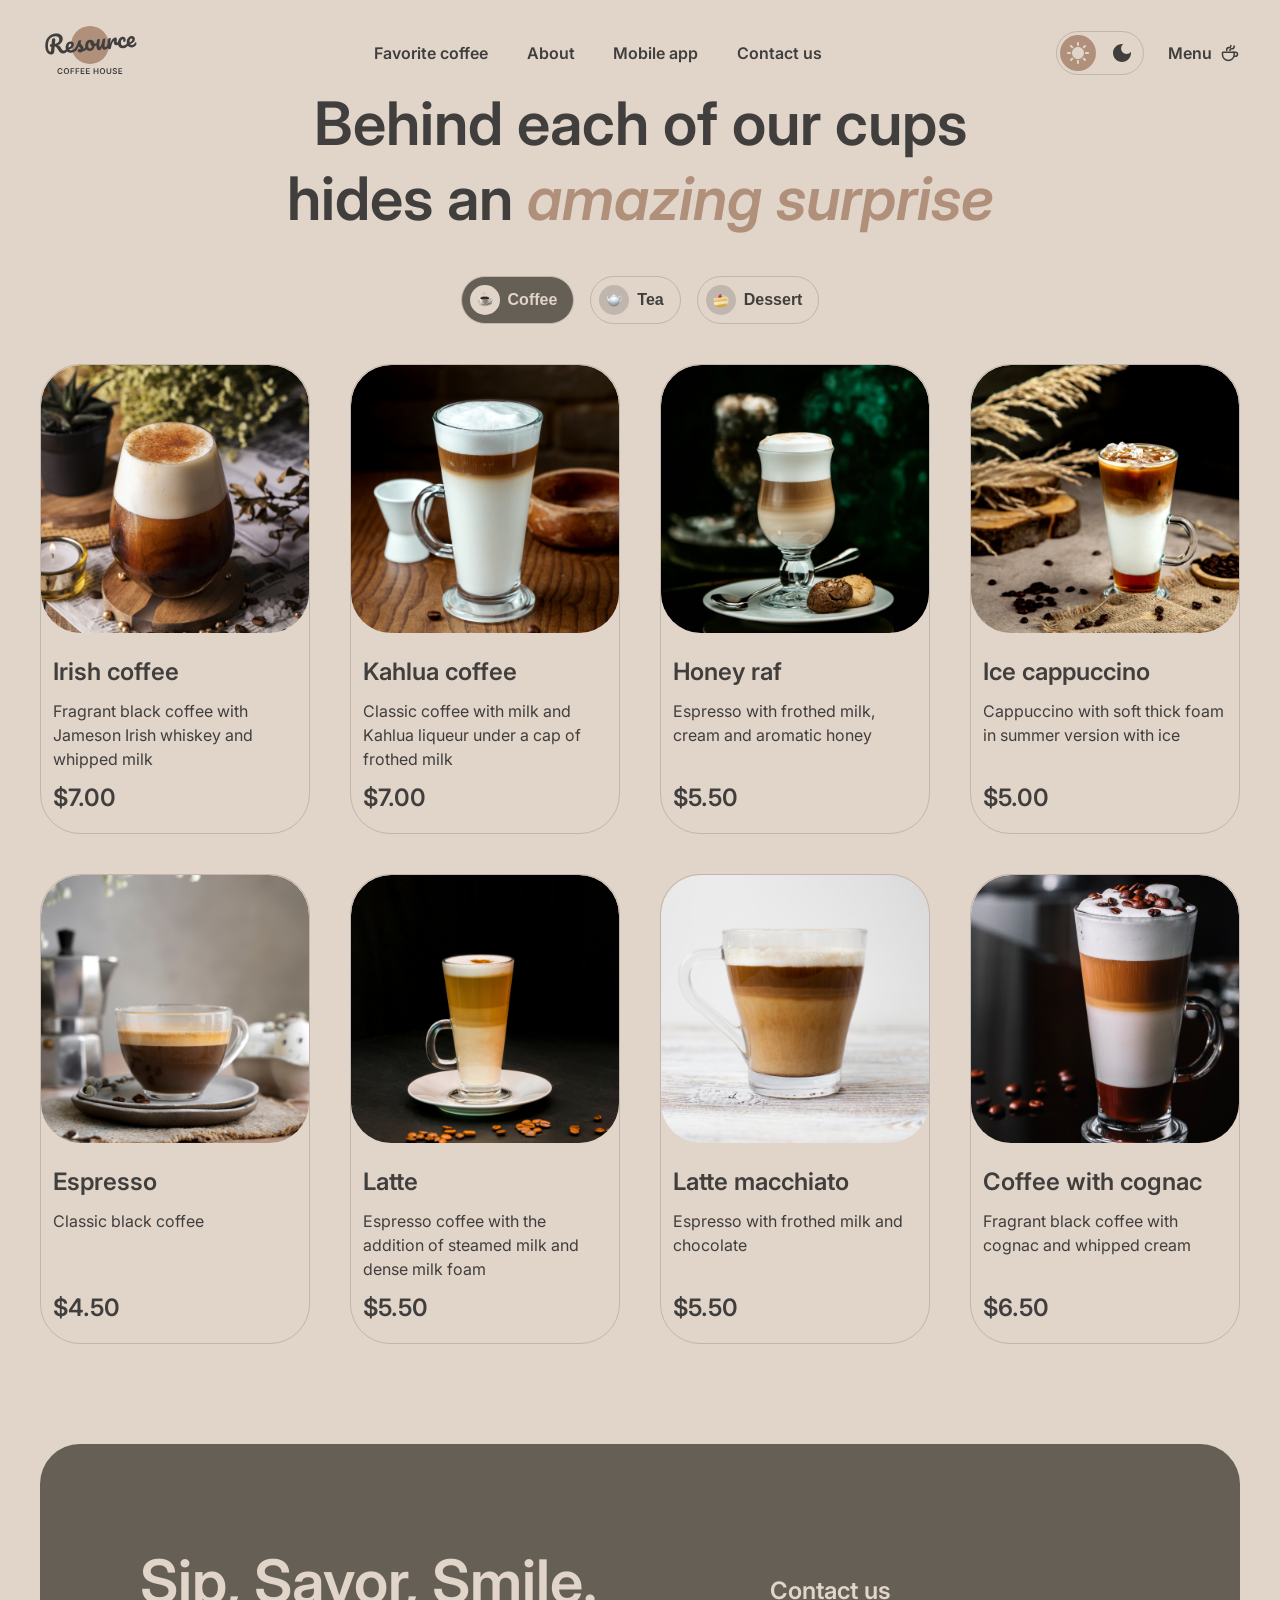
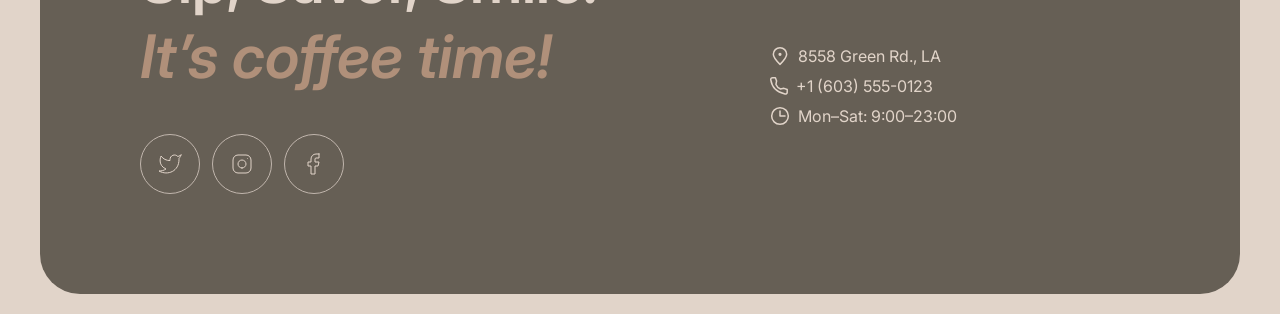
==== commit 084e34f7: "init: start recived js logic" ====
--- a/catalog.html
+++ b/catalog.html
@@ -142,13 +142,13 @@
       <div class="hero-catalog-navigation">
         <ul class="hero-catalog-navigation-list">
           <li class="hero-catalog-navigation-list-item">
-            <button class="catalog-menu-button" type="button">
+            <button data-type="coffee" class="catalog-menu-button catalog-menu-button-active" type="button">
               <img alt="" class="hero-menu-image" src="./image/munu-item/🫖.png">
               <span class="hero-menu-button-text">Coffee</span>
             </button>
           </li>
           <li class="hero-catalog-navigation-list-item">
-            <button class="catalog-menu-button" type="button">
+            <button data-type="tea" class="catalog-menu-button" type="button">
 
               <img alt="" class="hero-menu-image" src="./image/munu-item/tea🫖.png">
 
@@ -156,7 +156,7 @@
             </button>
           </li>
           <li class="hero-catalog-navigation-list-item">
-            <button type="button" class="catalog-menu-button">
+            <button data-type="dessert" type="button" class="catalog-menu-button">
 
               <img alt="" class="hero-menu-image" src="./image/munu-item/cake.png">
               <span class="hero-menu-button-text">Dessert</span>
@@ -168,91 +168,6 @@
     </section>
     <div class="card-section">
       <div class="card-section-grid">
-        <div class="card-section-item-container">
-          <div class="image-frames">
-            <img src="./image/coffee-1.jpg" alt="" class="card-section-item-image">
-          </div>
-          <div class="card-text-container">
-            <h2 class="card-section-item-title">Irish coffee</h2>
-            <p class="card-section-item-description">Fragrant black coffee with Jameson Irish whiskey and whipped milk
-            </p>
-            <span class="card-section-item-price">$7.00</span>
-          </div>
-        </div>
-        <div class="card-section-item-container">
-          <div class="image-frames">
-            <img src="./image/coffee-2.jpg" alt="" class="card-section-item-image">
-          </div>
-          <div class="card-text-container">
-            <h2 class="card-section-item-title">Kahlua coffee</h2>
-            <p class="card-section-item-description">Classic coffee with milk and Kahlua liqueur under a cap of frothed
-              milk
-            </p>
-            <span class="card-section-item-price">$7.00</span>
-          </div>
-        </div>
-        <div class="card-section-item-container">
-          <div class="image-frames">
-            <img src="./image/coffee-3.jpg" alt="" class="card-section-item-image">
-          </div>
-          <div class="card-text-container">
-            <h2 class="card-section-item-title">Honey raf</h2>
-            <p class="card-section-item-description">Espresso with frothed milk, cream and aromatic honey</p>
-            <span class="card-section-item-price">$5.50</span>
-          </div>
-        </div>
-        <div class="card-section-item-container">
-          <div class="image-frames">
-            <img src="./image/coffee-4.jpg" alt="" class="card-section-item-image">
-          </div>
-          <div class="card-text-container">
-            <h2 class="card-section-item-title">Ice cappuccino</h2>
-            <p class="card-section-item-description">Cappuccino with soft thick foam in summer version with ice</p>
-            <span class="card-section-item-price">$5.00</span>
-          </div>
-        </div>
-        <div class="card-section-item-container">
-          <div class="image-frames">
-            <img src="./image/coffee-5.jpg" alt="" class="card-section-item-image">
-          </div>
-          <div class="card-text-container">
-            <h2 class="card-section-item-title">Espresso</h2>
-            <p class="card-section-item-description">Classic black coffee</p>
-            <span class="card-section-item-price">$4.50</span>
-          </div>
-        </div>
-        <div class="card-section-item-container">
-          <div class="image-frames">
-            <img src="./image/coffee-6.jpg" alt="" class="card-section-item-image">
-          </div>
-          <div class="card-text-container">
-            <h2 class="card-section-item-title">Latte</h2>
-            <p class="card-section-item-description">Espresso coffee with the addition of steamed milk and dense milk
-              foam
-            </p>
-            <span class="card-section-item-price">$5.50</span>
-          </div>
-        </div>
-        <div class="card-section-item-container">
-          <div class="image-frames">
-            <img src="./image/coffee-7.jpg" alt="" class="card-section-item-image">
-          </div>
-          <div class="card-text-container">
-            <h2 class="card-section-item-title">Latte macchiato</h2>
-            <p class="card-section-item-description">Espresso with frothed milk and chocolate</p>
-            <span class="card-section-item-price">$5.50</span>
-          </div>
-        </div>
-        <div class="card-section-item-container">
-          <div class="image-frames">
-            <img src="./image/coffee-8.jpg" alt="" class="card-section-item-image">
-          </div>
-          <div class="card-text-container">
-            <h2 class="card-section-item-title">Coffee with cognac</h2>
-            <p class="card-section-item-description">Fragrant black coffee with cognac and whipped cream</p>
-            <span class="card-section-item-price">$6.50</span>
-          </div>
-        </div>
       </div>
       <button aria-label="Show more items" class="button-show-more" type="button">
         <svg aria-hidden="true" class="show-more-icon" width="24" height="24" viewBox="0 0 24 24" fill="none"
--- a/style.css
+++ b/style.css
@@ -404,6 +404,7 @@
   width: 60px;
   height: 60px;
   border-radius: 100px;
+  flex-shrink: 0;
   color: var(--text-primary-color);
   border: 1px solid var(--border-inverse);
   background-color: inherit;
--- a/catalog.css
+++ b/catalog.css
@@ -49,6 +49,18 @@
   transition: border-color 0.3s ease, background-color 0.4s ease, color 0.4s ease;
 }
 
+.catalog-menu-button-active {
+  background-color: var(--container-background-color);
+}
+
+.catalog-menu-button-active .hero-menu-button-text {
+  color: var(--text-inverse-color);
+}
+
+.catalog-menu-button-active .hero-menu-image {
+  background-color: var(--text-inverse-color);
+}
+
 .hero-menu-image {
   background-color: var(--border-primary);
   padding: 7px;
@@ -57,8 +69,9 @@
 
 .catalog-menu-button:hover .hero-menu-image {
   background-color: var(--page-background-color);
-
-}
+}
+
+
 
 .hero-menu-button-text {
   font-size: 16px;
@@ -76,6 +89,8 @@
   color: var(--text-inverse-color)
 }
 
+
+
 .card-section {
   display: flex;
   flex-direction: column;
@@ -97,6 +112,8 @@
 .button-show-more {
   display: none;
 }
+
+
 
 .image-frames {
   overflow: hidden;
@@ -152,6 +169,8 @@
     transition: background-color 0.3s ease, color 0.3s ease;
   }
 
+
+
   .button-show-more:hover {
     background-color: var(--page-background-color);
   }
@@ -159,6 +178,10 @@
   .button-show-more:focus-visible {
     background-color: var(--container-background-color);
     color: var(--text-inverse-color)
+  }
+
+  .button-show-hidden {
+    display: none;
   }
 
   .card-section-item-container:nth-child(n + 5) {
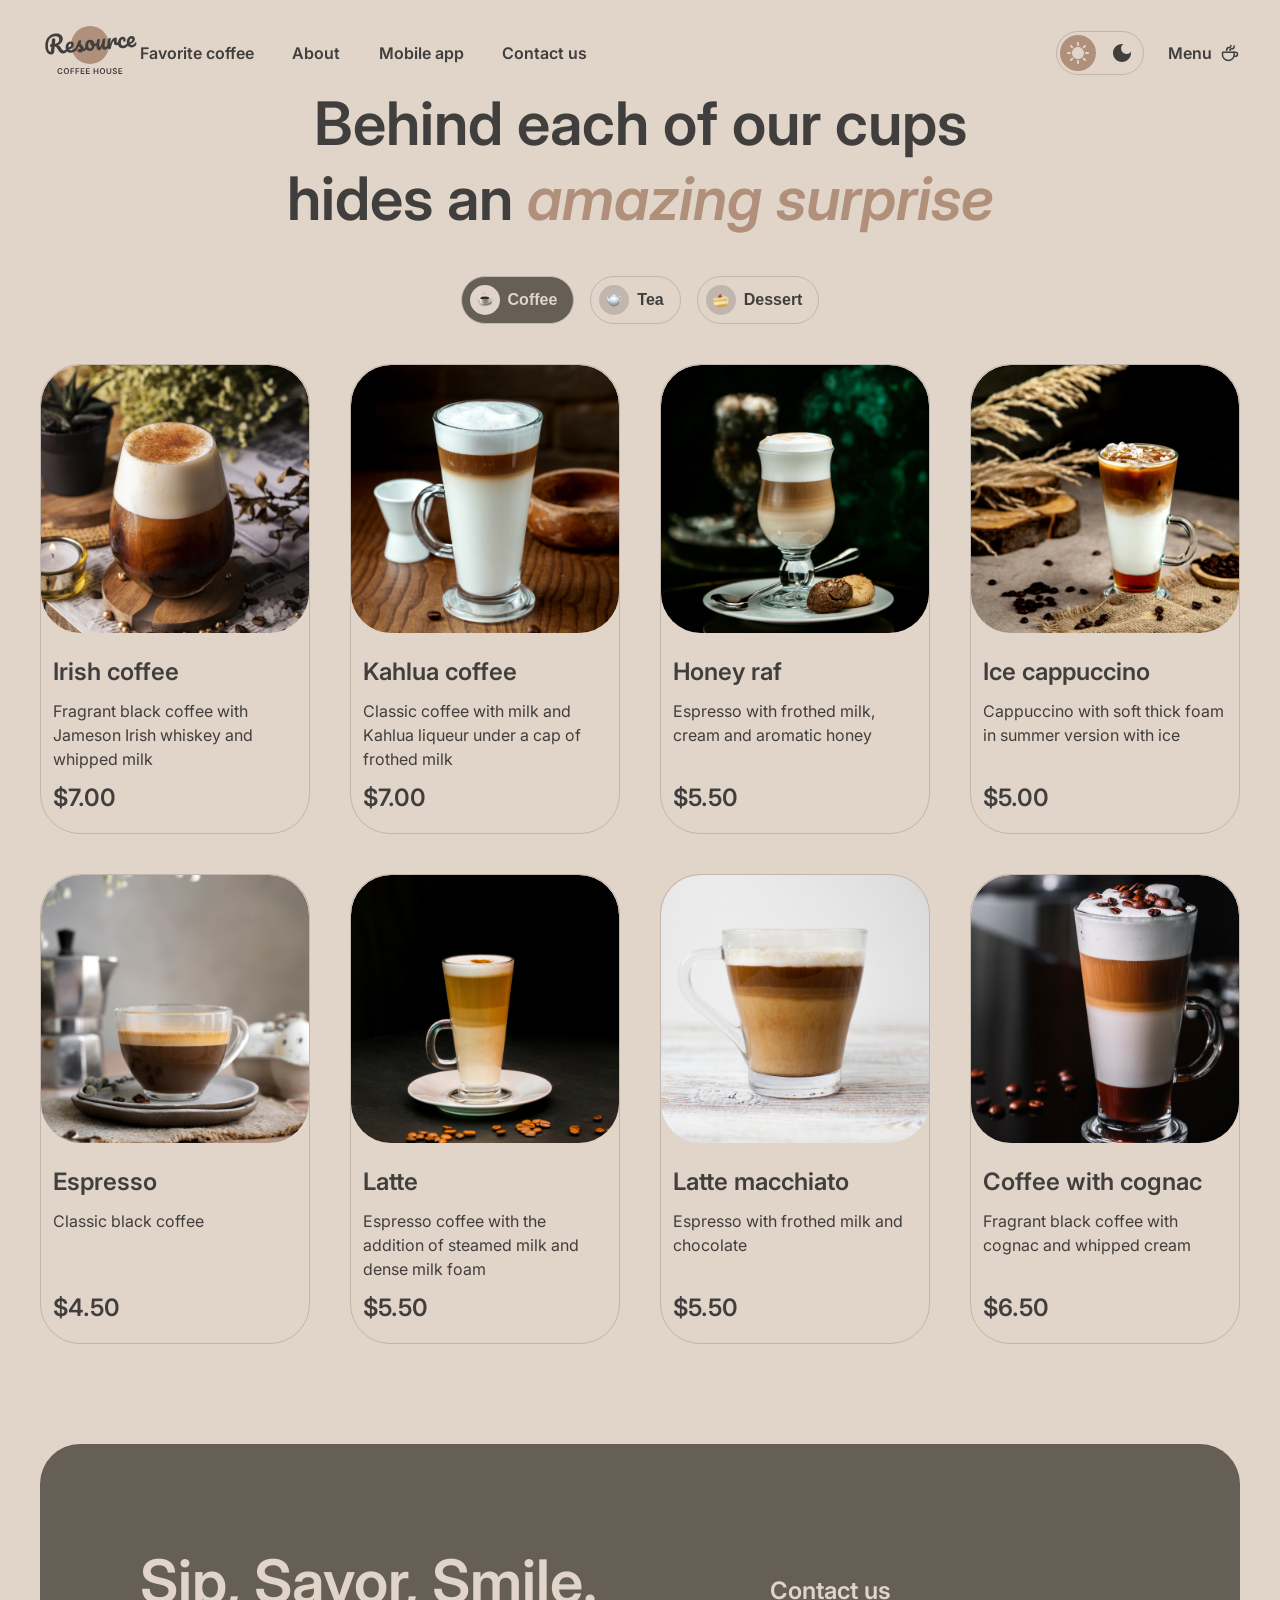
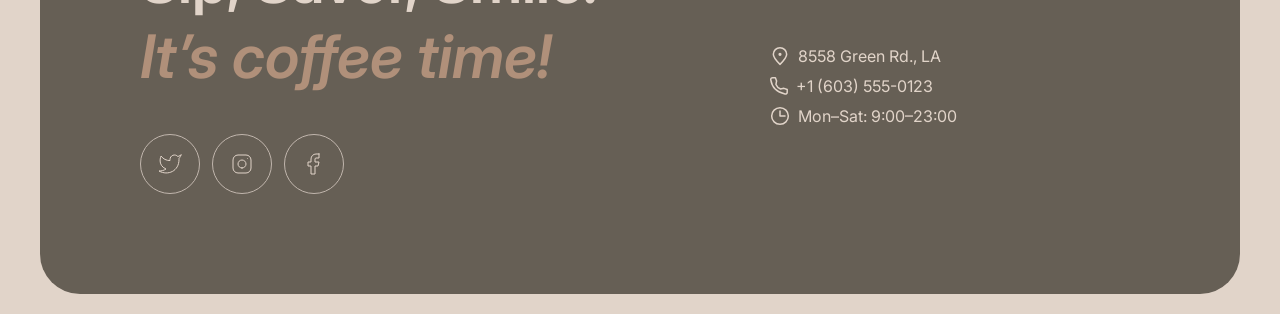
==== commit 42e25cf5: "inin: start work on burger menu" ====
--- a/catalog.html
+++ b/catalog.html
@@ -86,7 +86,7 @@
         <li class="header-menu-item"><a href="index.html#favorite-coffee">Favorite coffee</a></li>
         <li class="header-menu-item"><a href="index.html#about">About</a></li>
         <li class="header-menu-item"><a href="index.html#mobile-app">Mobile app</a></li>
-        <li class="header-menu-item"><a href="index.html#contact">Contact us</a></li>
+        <li class="header-menu-item"><a href="#contact">Contact us</a></li>
       </ul>
     </nav>
     <div class="link-to-menu">
@@ -279,6 +279,53 @@
       </div>
     </div>
   </footer>
+  <div class="modal-overlay overlay-hidden">
+    <div class="modal" role="dialog" aria-modal="true">
+      <div class="modal-content">
+        <div class="modal-image-container">
+          <img alt="" class="modal-image">
+        </div>
+        <div class="modal-text-container">
+          <div class="modal-title-container">
+            <h3 class="modal-title"></h3>
+            <p class="modal-description"></p>
+          </div>
+          <div class="modal-size-choice"></div>
+          <div class="modal-additives-choice"></div>
+          <div class="modal-total-container">
+            <span class="modal-price-text-total"></span>
+            <span class="modal-price"></span>
+          </div>
+          <div class="modal-more-container">
+            <span>
+              <svg class="modal-icon" width="16" height="16" viewBox="0 0 16 16" fill="none"
+                xmlns="http://www.w3.org/2000/svg">
+                <g clip-path="url(#clip0_147813_8319)">
+                  <path d="M8 7.66663V11" stroke="currentColor" stroke-linecap="round" stroke-linejoin="round" />
+                  <path d="M8 5.00667L8.00667 4.99926" stroke="currentColor" stroke-linecap="round"
+                    stroke-linejoin="round" />
+                  <path
+                    d="M7.99992 14.6667C11.6818 14.6667 14.6666 11.6819 14.6666 8.00004C14.6666 4.31814 11.6818 1.33337 7.99992 1.33337C4.31802 1.33337 1.33325 4.31814 1.33325 8.00004C1.33325 11.6819 4.31802 14.6667 7.99992 14.6667Z"
+                    stroke="currentColor" stroke-linecap="round" stroke-linejoin="round" />
+                </g>
+                <defs>
+                  <clipPath id="clip0_147813_8319">
+                    <rect width="16" height="16" fill="white" />
+                  </clipPath>
+                </defs>
+              </svg>
+
+            </span>
+            <p>The cost is not final. Download our mobile app to see the final price and place your order. Earn loyalty
+              points and
+              enjoy your favorite coffee with up to 20% discount.</p>
+          </div>
+          <button class="modal-button-close" type="button">Close</button>
+        </div>
+      </div>
+    </div>
+  </div>
+  </div>
   <script src="./script.js" defer></script>
 </body>
 
--- a/style.css
+++ b/style.css
@@ -10,6 +10,10 @@
   --border-inverse: #665F55;
   --text-inverse-color: #E1D4C9;
   --container-background-color: #665F55;
+  --background-modal-color: #E1D4C9;
+  --background-modal-button: #665F55;
+  --modal-border-size: #C1B6AD;
+  --modal-text-primary: #E1D4C9;
 }
 
 [data-theme='dark'] {
@@ -22,6 +26,10 @@
   --text-inverse-color: #E1D4C9;
   --container-background-color: #403F3D;
   --overlay-color: #292826CC;
+  --background-modal-color: #403F3D;
+  --background-modal-button: #292826;
+  --modal-border-size: #665F55;
+  --modal-text-primary: #403F3D;
 }
 
 *,
@@ -80,6 +88,7 @@
 }
 
 .header-navigation {
+  display: flex;
   flex-grow: 1;
 }
 
@@ -721,14 +730,74 @@
     display: flex;
   }
 
+  .header-navigation {
+    display: none;
+
+  }
+
+  .header {
+    position: relative;
+    justify-content: space-between;
+  }
+
+  .header.burger-menu-active .header-navigation {
+    display: flex;
+    justify-content: center;
+    align-items: start;
+    background-color: var(--page-background-color);
+    position: absolute;
+    top: calc(100% + 20px);
+    z-index: 2;
+    width: 100%;
+    height: calc(100vh - 100px);
+    left: 0;
+  }
+
   .header-menu {
-    display: none;
-  }
-
-
+    flex-direction: column;
+    align-items: center;
+    padding-top: 122px;
+    font-size: 32px;
+    line-height: 125%;
+    font-weight: 600;
+    gap: 60px;
+  }
 
   .menu-and-icon {
     display: none;
+  }
+
+  .link-menu-item {
+    font-size: 32px;
+    line-height: 125%;
+    font-weight: 600;
+  }
+
+  .link-menu--icon {
+    width: 40px;
+    height: 40px;
+  }
+
+  .burger-menu-item {
+    transition: transform 0.3s ease-in-out;
+  }
+
+  .burger-menu-active .burger-menu-item-top {
+    transform: translateY(5px) rotate(45deg);
+  }
+
+  .burger-menu-active .burger-menu-item-bottom {
+    transform: translateY(-4px) rotate(-45deg);
+  }
+
+  .header.burger-menu-active .link-to-menu .menu-and-icon {
+    display: flex;
+    position: absolute;
+    top: 642px;
+    z-index: 2;
+    left: 50%;
+    transform: translateX(-50%);
+
   }
 
   .theme-items {
@@ -772,6 +841,18 @@
     padding: 20px 16px;
   }
 
+  .header-navigation {
+    align-items: start;
+  }
+
+  .header-menu {
+    padding-top: 60px;
+  }
+
+  .header.burger-menu-active .link-to-menu .menu-and-icon {
+    top: 580px;
+  }
+
   .hero-title {
     font-size: 42px;
     line-height: 115%;
@@ -781,73 +862,76 @@
     height: 552px;
   }
 
+
+  .hero-menu-link--icon {
+    opacity: 1;
+  }
+
+  .favorite-coffee-container {
+    justify-content: center;
+  }
+
+  .favorite-card-image {
+    width: 100%;
+    max-width: 350px;
+  }
+
+  .favorite-coffee-title {
+    font-size: 32px;
+  }
+
+  .favorite-card-button {
+    display: none;
+  }
+
+  .about-title {
+    font-size: 32px;
+  }
+
+  .mobile-app {
+    gap: 40px;
+  }
+
+  .mobile-app-title {
+    font-size: 32px;
+  }
+
+  .mobile-app-button-container {
+    flex-direction: column;
+    align-self: start;
+  }
+
+  .mobile-app-button-text-low {
+    text-align: start;
+  }
+
+  .footer {
+    padding: 60px 16px;
+    gap: 40px;
+  }
+
+  .footer-title {
+    font-size: 32px;
+  }
+
+  .footer-contacts-info {
+    gap: 16px;
+  }
+
+  .footer-contacts-info-item {
+    gap: 8px;
+  }
+
+
+
+  .link-to-menu {
+    gap: 12px;
+  }
+}
+
+@media (max-width: 460px) {
   .hero-title-container {
     left: 16px;
     top: 60px;
   }
-
-  .hero-menu-link--icon {
-    opacity: 1;
-  }
-
-  .favorite-coffee-container {
-    justify-content: center;
-  }
-
-  .favorite-card-image {
-    width: 100%;
-    max-width: 350px;
-  }
-
-  .favorite-coffee-title {
-    font-size: 32px;
-  }
-
-  .favorite-card-button {
-    display: none;
-  }
-
-  .about-title {
-    font-size: 32px;
-  }
-
-  .mobile-app {
-    gap: 40px;
-  }
-
-  .mobile-app-title {
-    font-size: 32px;
-  }
-
-  .mobile-app-button-container {
-    flex-direction: column;
-    align-self: start;
-  }
-
-  .mobile-app-button-text-low {
-    text-align: start;
-  }
-
-  .footer {
-    padding: 60px 16px;
-    gap: 40px;
-  }
-
-  .footer-title {
-    font-size: 32px;
-  }
-
-  .footer-contacts-info {
-    gap: 16px;
-  }
-
-  .footer-contacts-info-item {
-    gap: 8px;
-  }
-
-
-
-  .link-to-menu {
-    gap: 12px;
-  }
 }
--- a/catalog.css
+++ b/catalog.css
@@ -2,6 +2,10 @@
   display: flex;
   flex-direction: column;
   justify-content: space-between;
+}
+
+.page-locked-overflow {
+  overflow: hidden;
 }
 
 .main {
@@ -140,9 +144,201 @@
   font-weight: 600;
 }
 
+
+
+.modal-overlay {
+  position: fixed;
+  inset: 0;
+  z-index: 1;
+  background-color: var(--overlay-color);
+  display: flex;
+  align-items: center;
+  justify-content: center;
+  overflow-y: auto;
+  overflow-x: hidden;
+}
+
+.modal-title {
+  color: var(--text-primary-color);
+  font-size: 24px;
+  font-weight: 600;
+  line-height: 125%;
+}
+
+.modal-description {
+  font-size: 16px;
+  line-height: 150%;
+}
+
+.modal {
+  background-color: var(--background-modal-color);
+  max-width: 800px;
+  padding: 16px;
+  margin-block: auto;
+  border-radius: 40px;
+}
+
+.modal-content {
+  display: flex;
+  gap: 20px;
+}
+
+.modal-text-container {
+  display: flex;
+  flex-direction: column;
+  gap: 20px;
+  flex: 1;
+}
+
+.modal-image-container {
+  width: 310px;
+  height: 310px;
+  border-radius: 40px;
+  overflow: hidden;
+  display: flex;
+  justify-content: center;
+  align-items: center;
+}
+
+.modal-image {
+  width: 340px;
+  height: 340px;
+}
+
+.modal-title-container {
+  display: flex;
+  flex-direction: column;
+  gap: 12px;
+}
+
+.modal-size-choice {
+  display: flex;
+  flex-direction: column;
+  gap: 8px;
+}
+
+.modal-size-button-container {
+  display: flex;
+  gap: 8px;
+  flex-wrap: wrap;
+}
+
+.modal-button {
+  padding: 8px 16px 8px 8px;
+  border-radius: 100px;
+  display: flex;
+  justify-content: center;
+  align-items: center;
+  gap: 8px;
+  background-color: transparent;
+  border: 1px solid var(--border-primary);
+}
+
+.char-of-size {
+  width: 30px;
+  height: 30px;
+  display: flex;
+  justify-content: center;
+  align-items: center;
+  background-color: var(--modal-border-size);
+  color: var(--text-primary-color);
+  border-radius: 100px;
+  font-size: 16px;
+  line-height: 150%;
+  font-weight: 600;
+}
+
+.name-choices {
+  font-size: 16px;
+  line-height: 150%;
+  font-weight: 600;
+  color: var(--text-primary-color);
+}
+
+.modal-additives-choice {
+  display: flex;
+  flex-direction: column;
+  gap: 8px;
+}
+
+.modal-additives-container {
+  display: flex;
+  gap: 8px;
+  flex-wrap: wrap;
+}
+
+.modal-size-button-active {
+  background-color: var(--background-modal-button);
+  border-color: transparent;
+}
+
+.modal-additives-button-active {
+  background-color: var(--background-modal-button);
+  border-color: transparent;
+}
+
+.modal-additives-button-active .char-of-size {
+  background-color: var(--background-modal-color);
+}
+
+.modal-additives-button-active .name-choices {
+  color: var(--text-inverse-color)
+}
+
+.modal-size-button-active .char-of-size {
+  background-color: var(--background-modal-color);
+}
+
+.modal-size-button-active .name-choices {
+  color: var(--text-inverse-color);
+}
+
+.modal-total-container {
+  display: flex;
+  justify-content: space-between;
+  font-size: 24px;
+  font-weight: 600;
+  line-height: 125%;
+  color: var(--text-primary-color);
+}
+
+.modal-more-container {
+  border-top: 1px solid var(--border-primary);
+  padding: 12px 0;
+  display: flex;
+  gap: 8px;
+  justify-content: start;
+  font-size: 10px;
+  font-weight: 600;
+  line-height: 140%;
+}
+
+.modal-icon {
+  color: var(--text-primary-color);
+}
+
+.overlay-hidden {
+  display: none;
+}
+
+.modal-button-close {
+  padding: 10px 78px;
+  border-radius: 100px;
+  border: 1px solid var(--border-primary);
+  background-color: transparent;
+  font-size: 16px;
+  font-weight: 600;
+  line-height: 150%;
+  color: var(--text-primary-color);
+}
+
 @media (max-width: 900px) {
   .card-section-grid {
     grid-template-columns: repeat(3, 1fr);
+  }
+
+  .modal-overlay {
+    padding-inline: 40px;
   }
 }
 
@@ -187,11 +383,27 @@
   .card-section-item-container:nth-child(n + 5) {
     display: none;
   }
-}
-
-@media (max-width: 430px) {
+
+  .card-section-grid.more .card-section-item-container {
+    display: flex;
+  }
+}
+
+@media (max-width: 600px) {
+  .modal-image-container {
+    display: none;
+  }
+}
+
+@media (max-width: 550px) {
   .card-section-grid {
     grid-template-columns: 1fr;
+  }
+
+
+
+  .modal-overlay {
+    padding-inline: 19px;
   }
 }
 
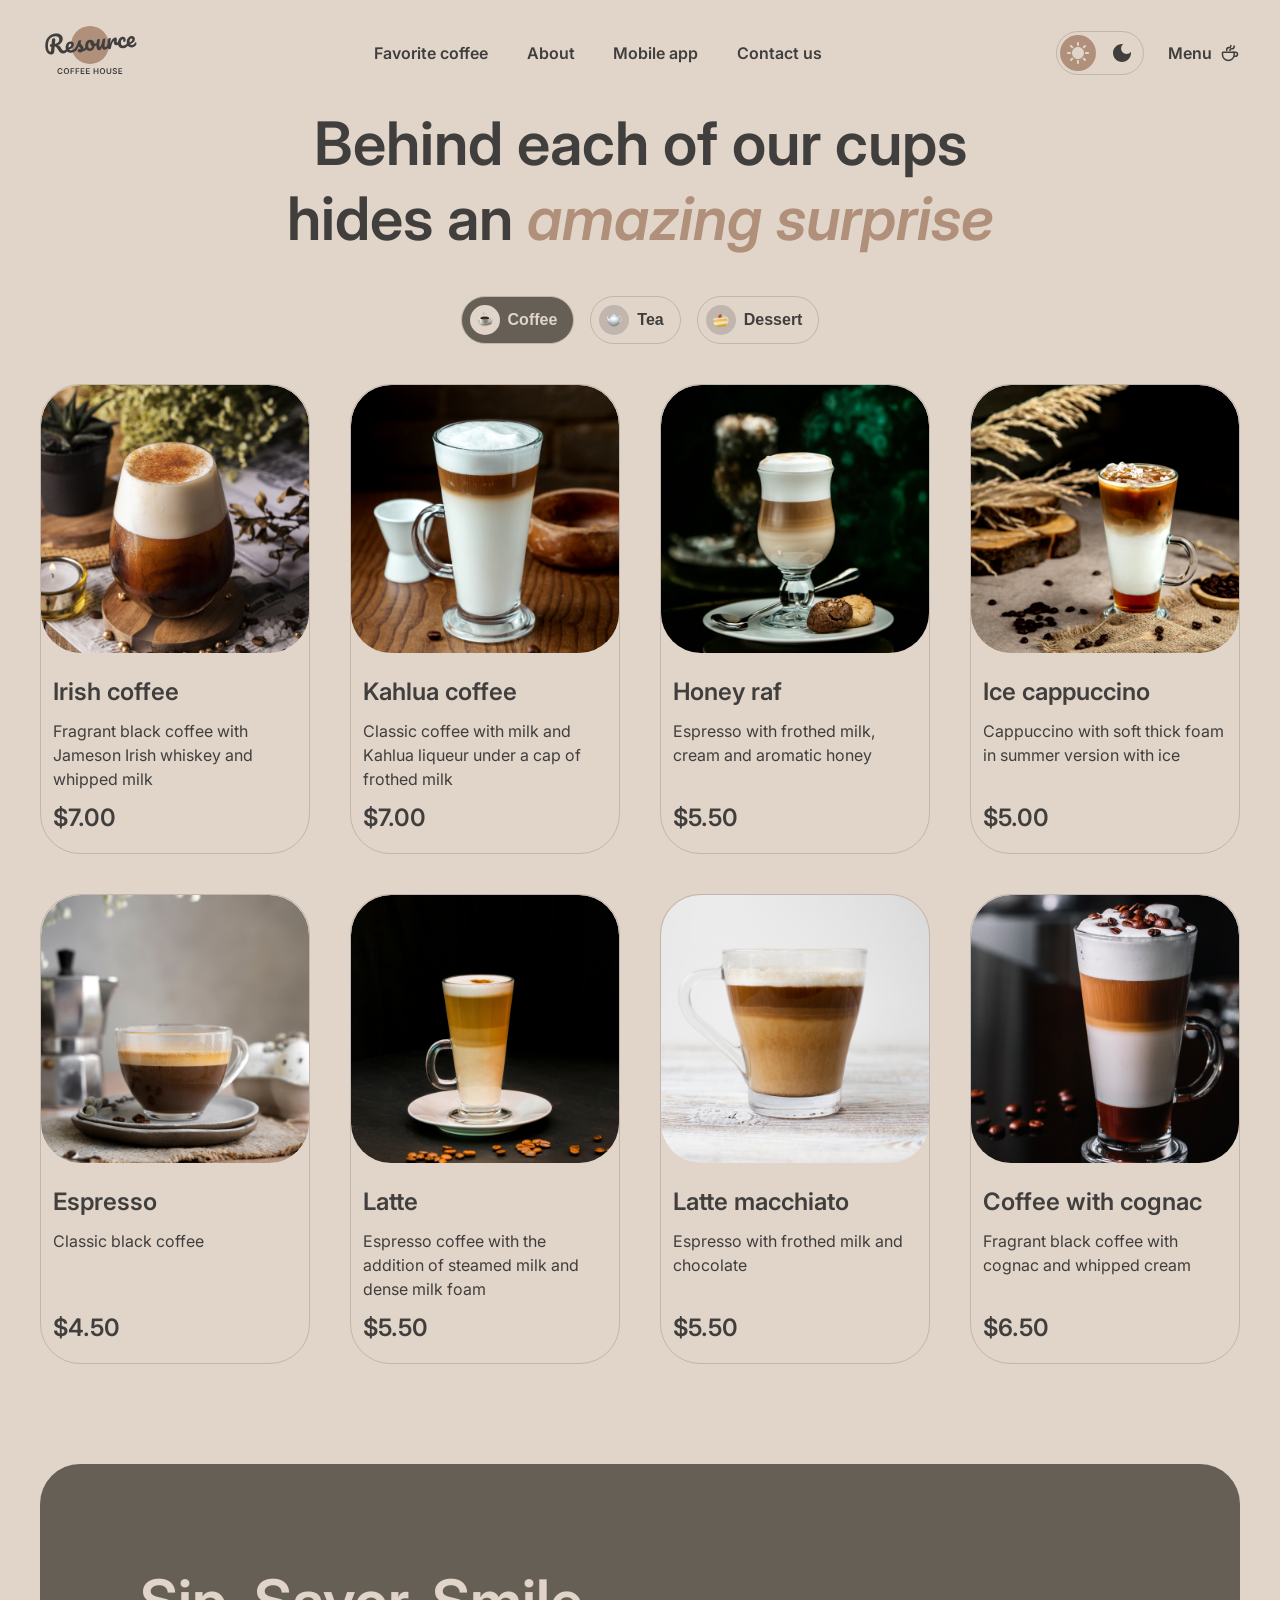
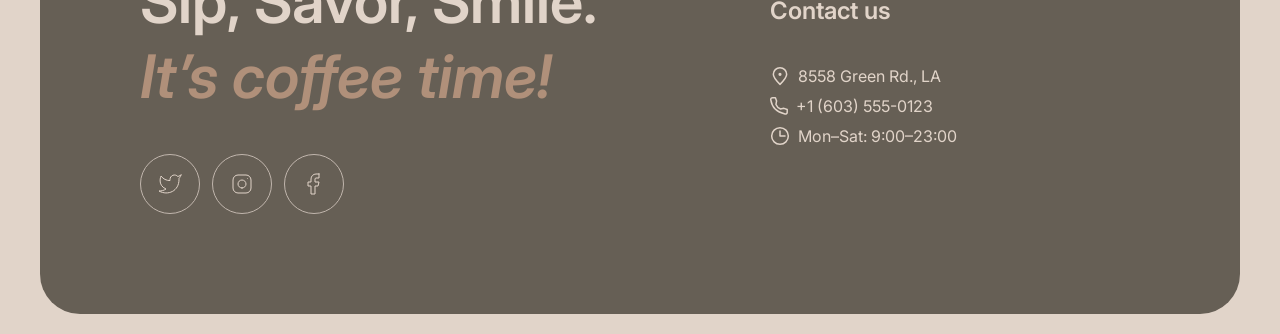
==== commit 78d9adb8: "refactor: modal changed" ====
--- a/catalog.html
+++ b/catalog.html
@@ -88,6 +88,23 @@
         <li class="header-menu-item"><a href="index.html#mobile-app">Mobile app</a></li>
         <li class="header-menu-item"><a href="#contact">Contact us</a></li>
       </ul>
+      <a class="link-menu-item link-menu-item-for-burger-menu" href="catalog.html">Menu
+        <svg class="link-menu--icon" width="20" height="20" viewBox="0 0 20 20" fill="none"
+          xmlns="http://www.w3.org/2000/svg">
+          <path
+            d="M14.167 9.76667V11.6667C14.167 14.8883 11.5553 17.5 8.33366 17.5C5.112 17.5 2.50033 14.8883 2.50033 11.6667V9.76667C2.50033 9.4353 2.76896 9.16667 3.10033 9.16667H13.567C13.8984 9.16667 14.167 9.4353 14.167 9.76667Z"
+            stroke="currentColor" stroke-width="1.5" stroke-linecap="round" stroke-linejoin="round" />
+          <path
+            d="M10.0003 7.50008C10.0003 6.66675 10.5956 5.83341 11.786 5.83341C13.101 5.83341 14.167 4.76743 14.167 3.45246V2.91675"
+            stroke="currentColor" stroke-width="1.5" stroke-linecap="round" stroke-linejoin="round" />
+          <path
+            d="M6.66634 7.5V7.08333C6.66634 5.70262 7.78563 4.58333 9.16634 4.58333C10.0868 4.58333 10.833 3.83714 10.833 2.91667V2.5"
+            stroke="currentColor" stroke-width="1.5" stroke-linecap="round" stroke-linejoin="round" />
+          <path
+            d="M13.333 9.16675H15.4163C16.5669 9.16675 17.4997 10.0995 17.4997 11.2501C17.4997 12.4007 16.5669 13.3334 15.4163 13.3334H14.1663"
+            stroke="currentColor" stroke-width="1.5" stroke-linecap="round" stroke-linejoin="round" />
+        </svg>
+      </a>
     </nav>
     <div class="link-to-menu">
       <input class="menu-input" id="theme-change" type="checkbox" aria-label="change-theme">
--- a/style.css
+++ b/style.css
@@ -42,6 +42,7 @@
 
 html {
   scroll-behavior: smooth;
+
 }
 
 body {
@@ -52,6 +53,7 @@
   padding: 20px 40px;
   color: var(--text-primary-color);
   min-height: 100vh;
+
 }
 
 a {
@@ -84,11 +86,10 @@
   font-size: 16px;
   font-weight: 600;
   line-height: 150%;
-
+  overflow-x: clip;
 }
 
 .header-navigation {
-  display: flex;
   flex-grow: 1;
 }
 
@@ -259,6 +260,7 @@
   position: absolute;
   inset: 0;
   background-color: var(--overlay-color);
+  border-radius: 40px;
 }
 
 .hero-video {
@@ -702,6 +704,10 @@
   width: 100%;
 }
 
+.link-menu-item-for-burger-menu {
+  display: none;
+}
+
 @media (max-width: 900px) {
   .mobile-app {
     flex-direction: column;
@@ -731,19 +737,12 @@
   }
 
   .header-navigation {
-    display: none;
-
-  }
-
-  .header {
-    position: relative;
-    justify-content: space-between;
-  }
-
-  .header.burger-menu-active .header-navigation {
+    flex-direction: column;
     display: flex;
+    pointer-events: none;
     justify-content: center;
-    align-items: start;
+    align-items: center;
+    gap: 100px;
     background-color: var(--page-background-color);
     position: absolute;
     top: calc(100% + 20px);
@@ -751,18 +750,38 @@
     width: 100%;
     height: calc(100vh - 100px);
     left: 0;
+    transform: translateX(100%);
+    transition: transform 0.3s ease-in;
+  }
+
+  .blocked-overflow {
+    overflow: hidden;
+  }
+
+  .header {
+    position: relative;
+    justify-content: space-between;
+  }
+
+  .header.burger-menu-active .header-navigation {
+    pointer-events: auto;
+    transform: translateX(0);
   }
 
   .header-menu {
     flex-direction: column;
     align-items: center;
-    padding-top: 122px;
+    padding-top: 50px;
     font-size: 32px;
     line-height: 125%;
     font-weight: 600;
     gap: 60px;
   }
 
+  .link-menu-item-for-burger-menu {
+    display: flex;
+  }
+
   .menu-and-icon {
     display: none;
   }
@@ -790,15 +809,6 @@
     transform: translateY(-4px) rotate(-45deg);
   }
 
-  .header.burger-menu-active .link-to-menu .menu-and-icon {
-    display: flex;
-    position: absolute;
-    top: 642px;
-    z-index: 2;
-    left: 50%;
-    transform: translateX(-50%);
-
-  }
 
   .theme-items {
     width: 44px;
@@ -841,16 +851,13 @@
     padding: 20px 16px;
   }
 
-  .header-navigation {
-    align-items: start;
-  }
-
   .header-menu {
     padding-top: 60px;
   }
 
-  .header.burger-menu-active .link-to-menu .menu-and-icon {
-    top: 580px;
+  .hero-title-container {
+    left: 16px;
+    top: 60px;
   }
 
   .hero-title {
@@ -922,16 +929,7 @@
     gap: 8px;
   }
 
-
-
   .link-to-menu {
     gap: 12px;
   }
-}
-
-@media (max-width: 460px) {
-  .hero-title-container {
-    left: 16px;
-    top: 60px;
-  }
 }
--- a/catalog.css
+++ b/catalog.css
@@ -19,6 +19,7 @@
   display: flex;
   flex-direction: column;
   gap: 40px;
+  margin-top: 20px;
 }
 
 .hero-catalog-title {
@@ -117,6 +118,9 @@
   display: none;
 }
 
+.show-more-icon {
+  color: var(--text-primary-color);
+}
 
 
 .image-frames {
